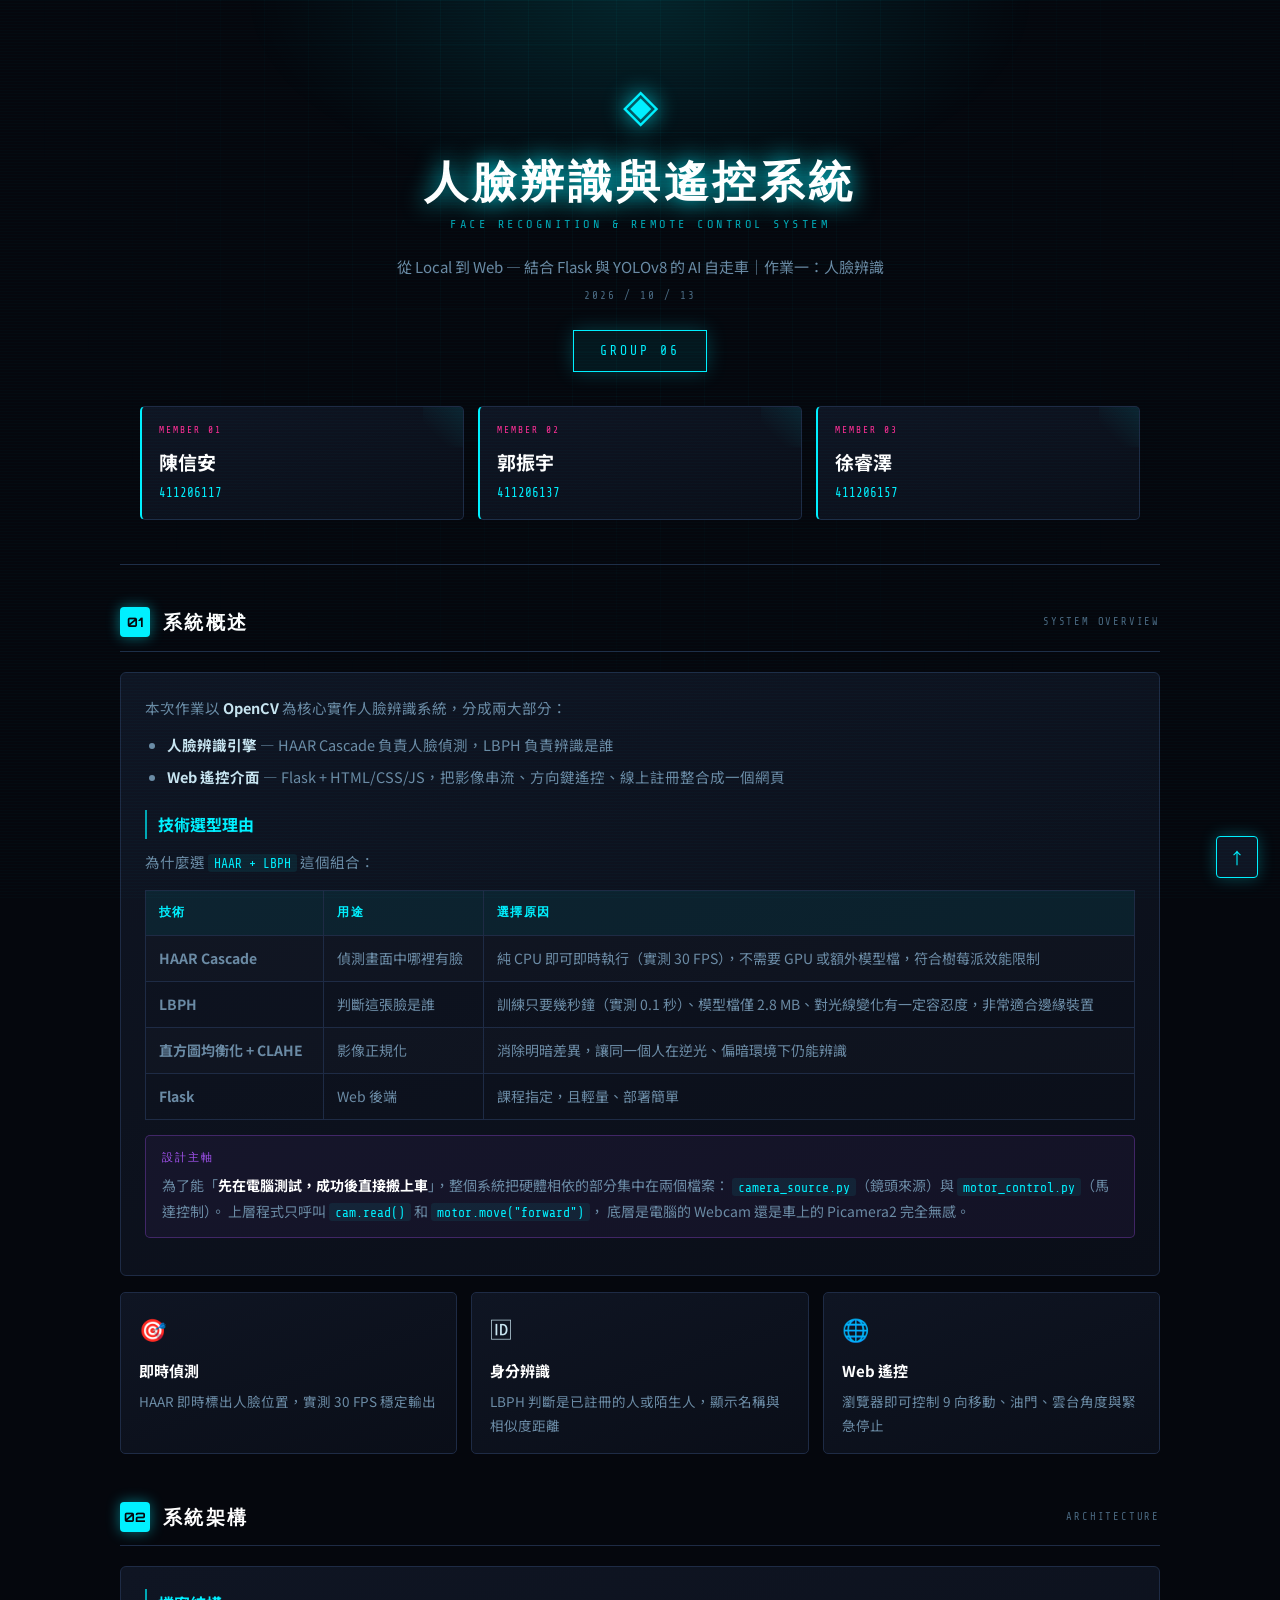
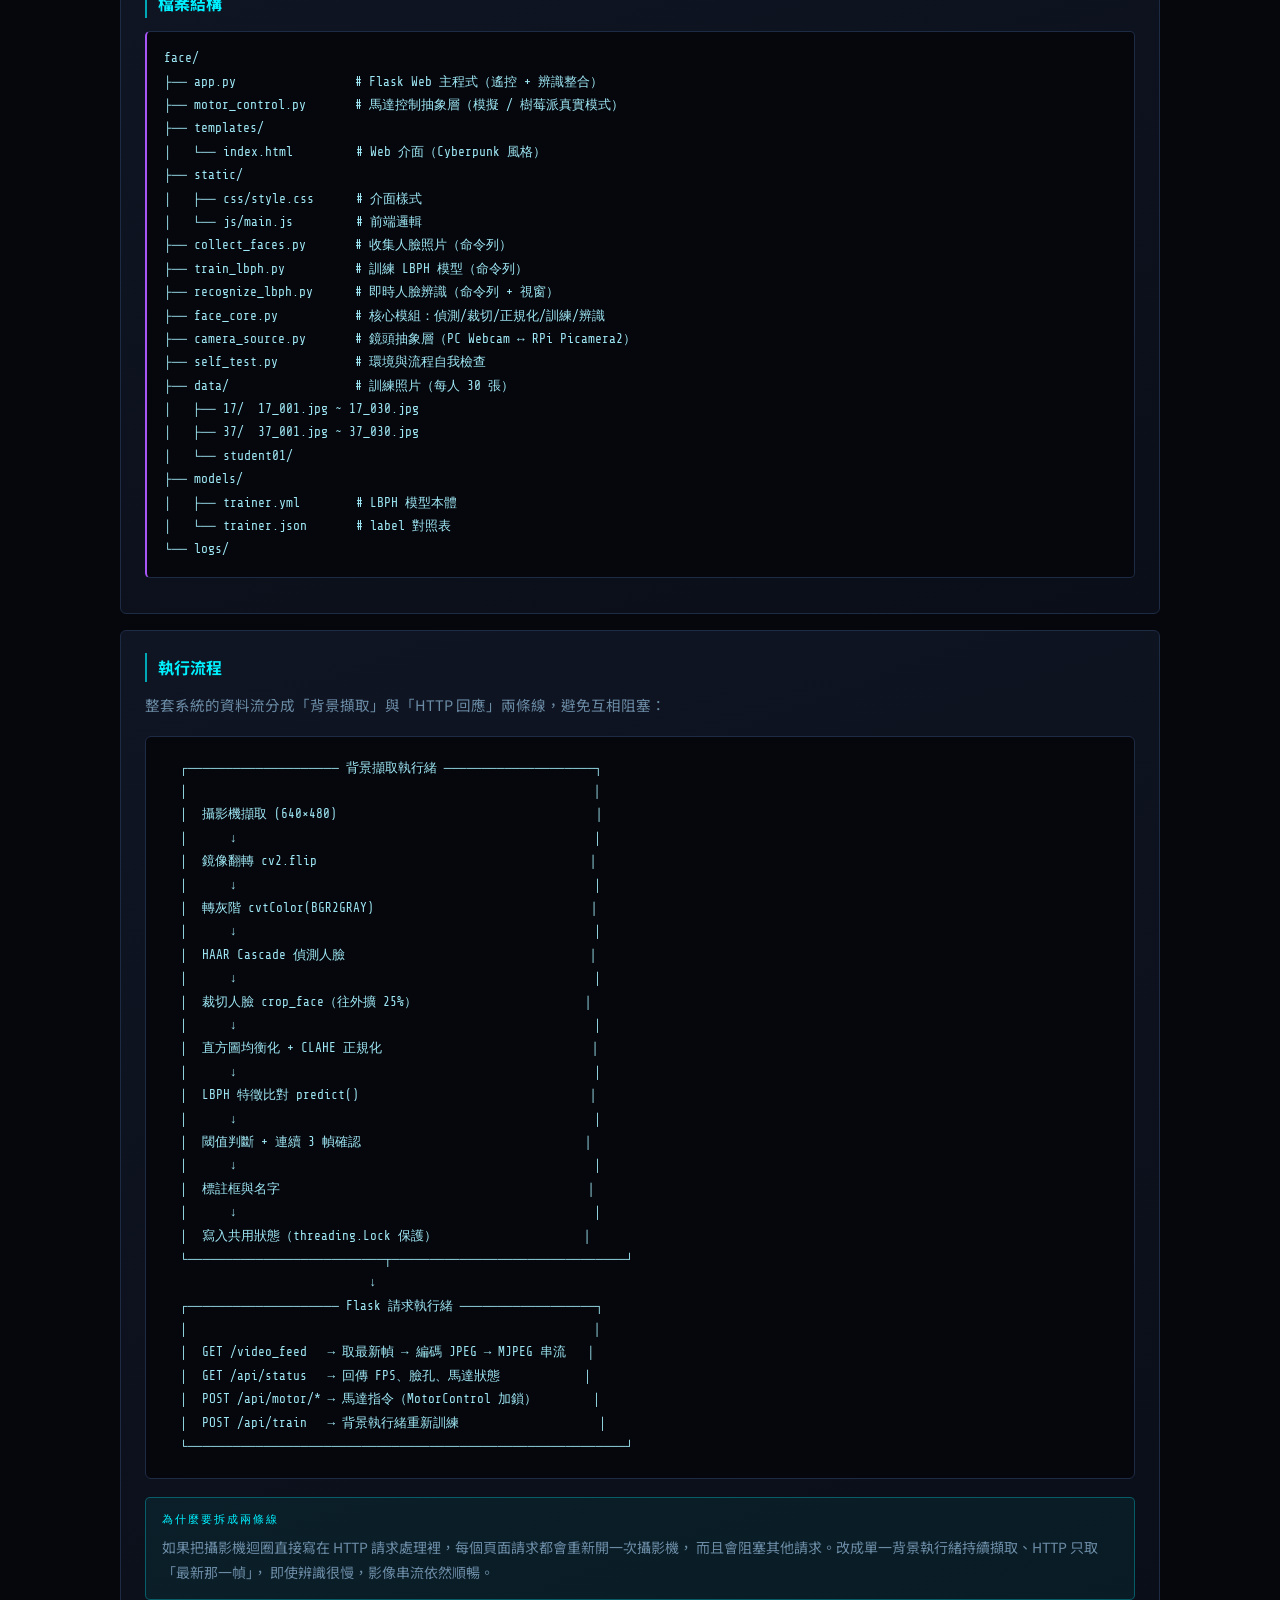
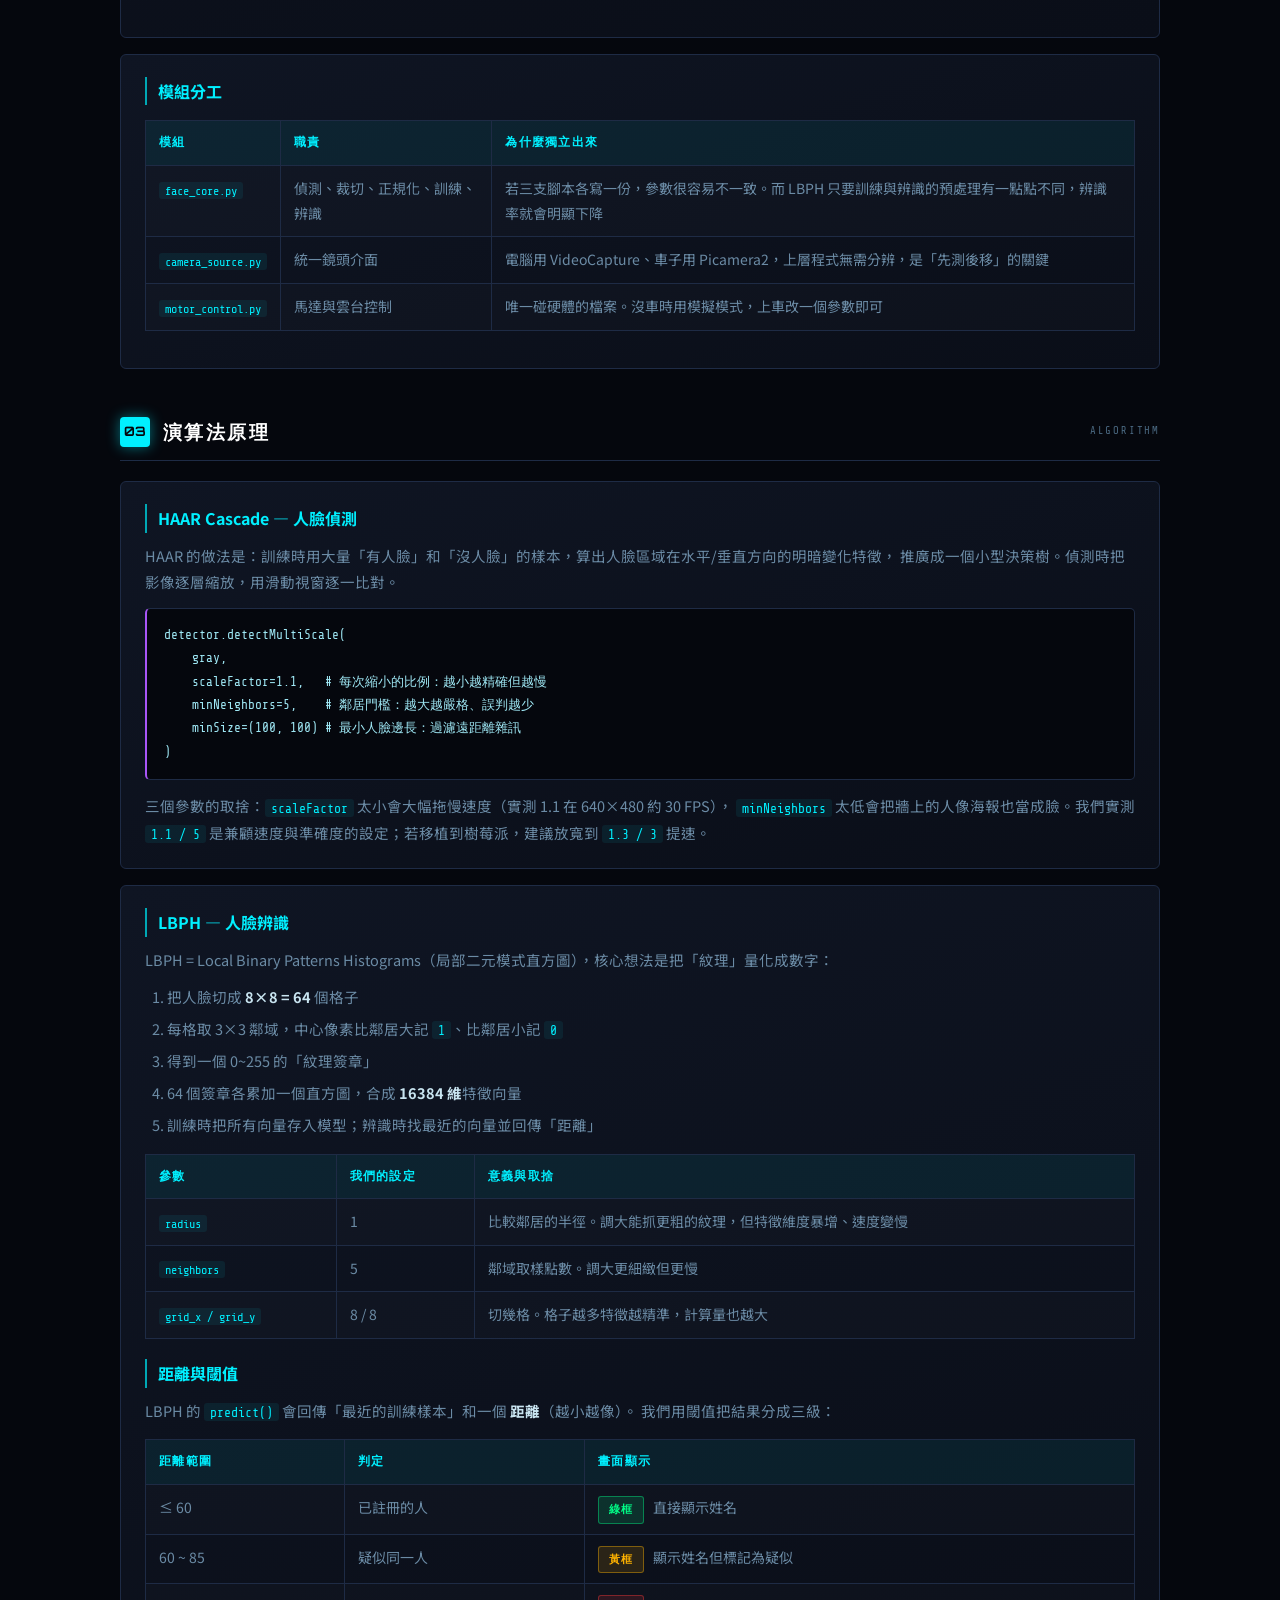
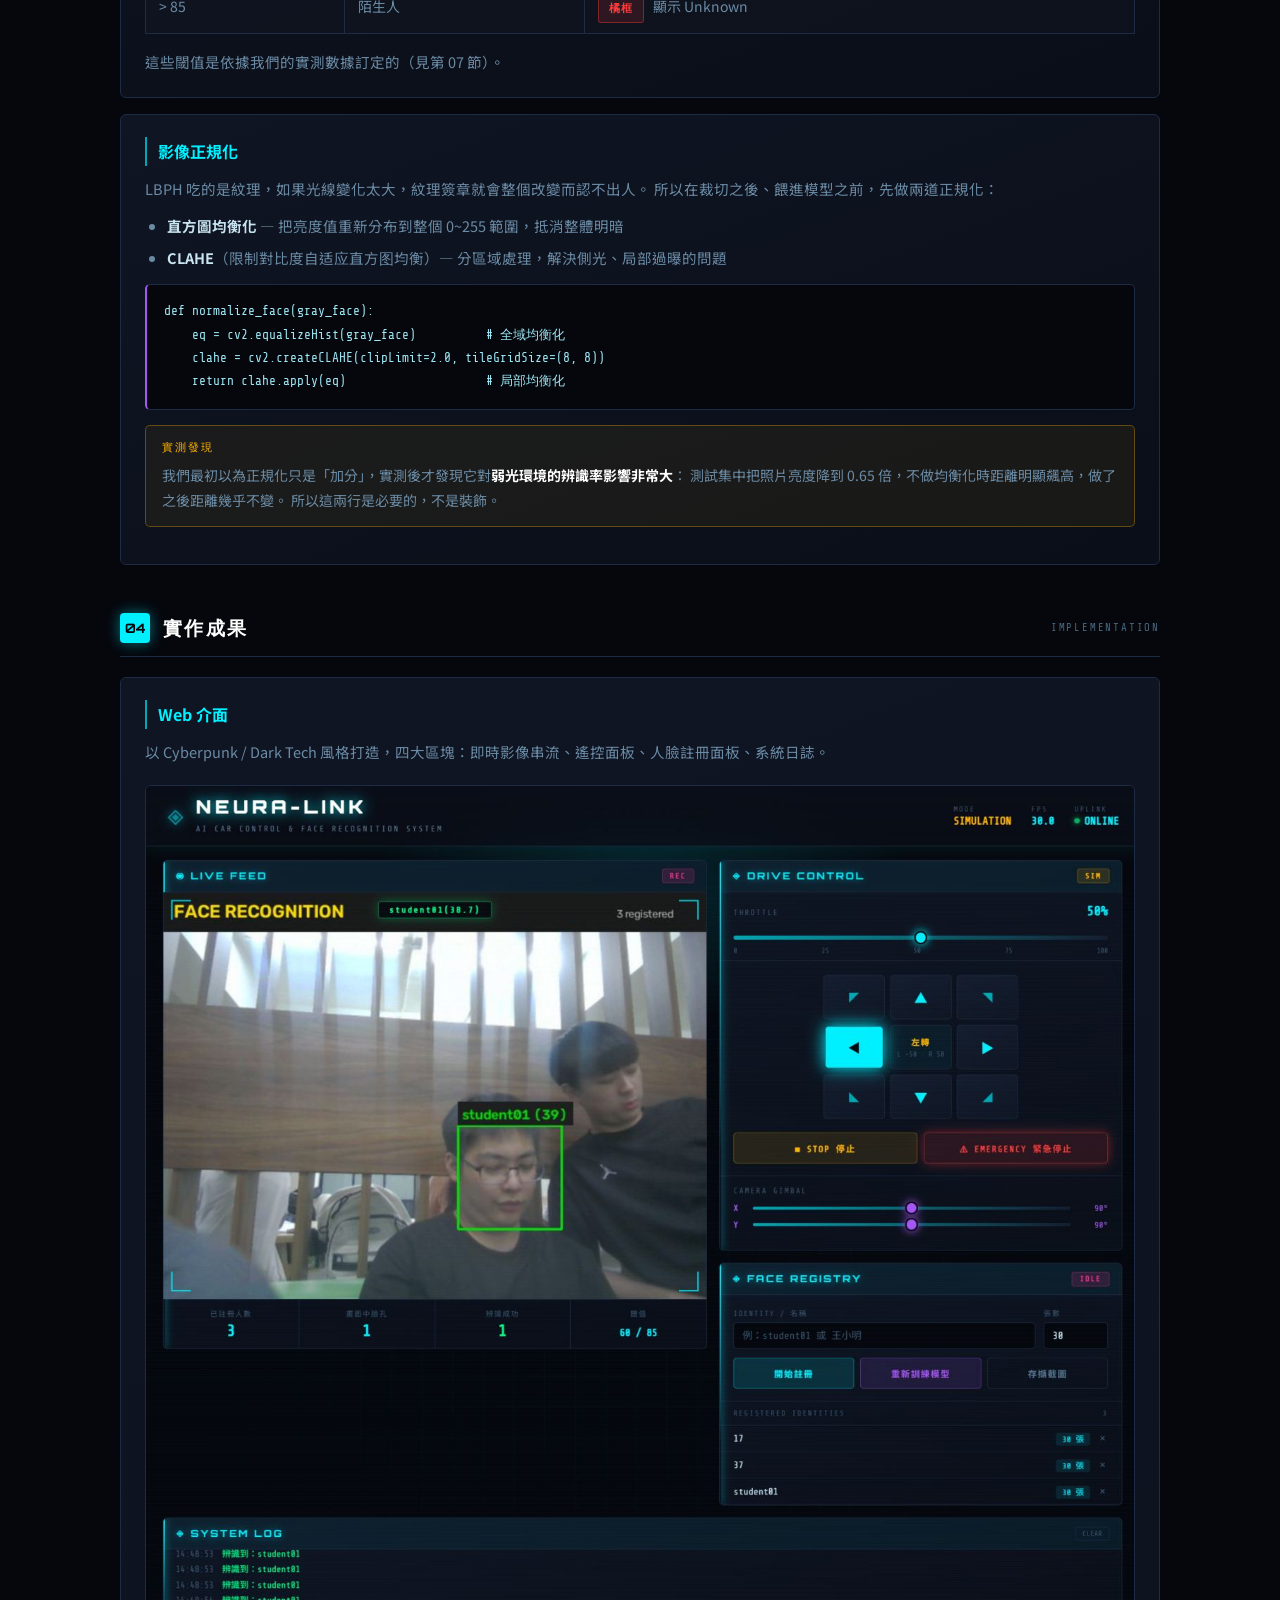
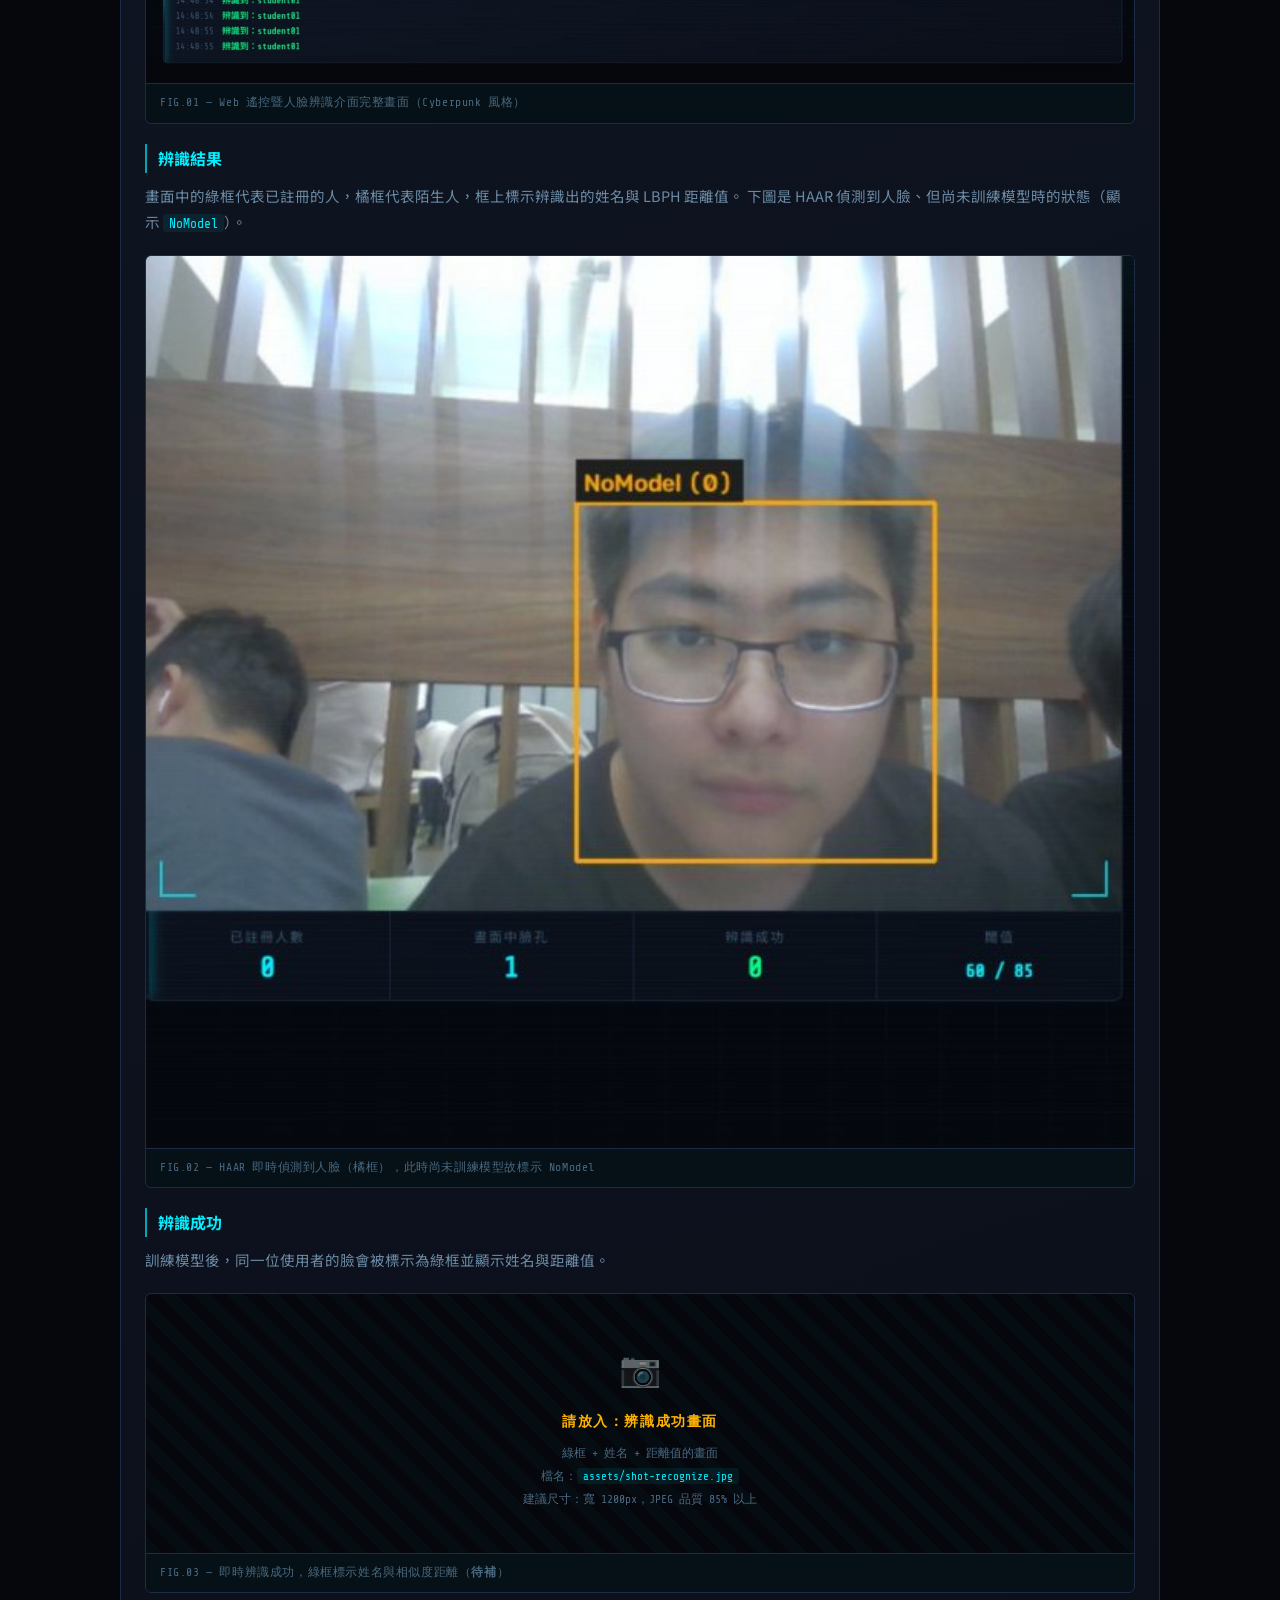
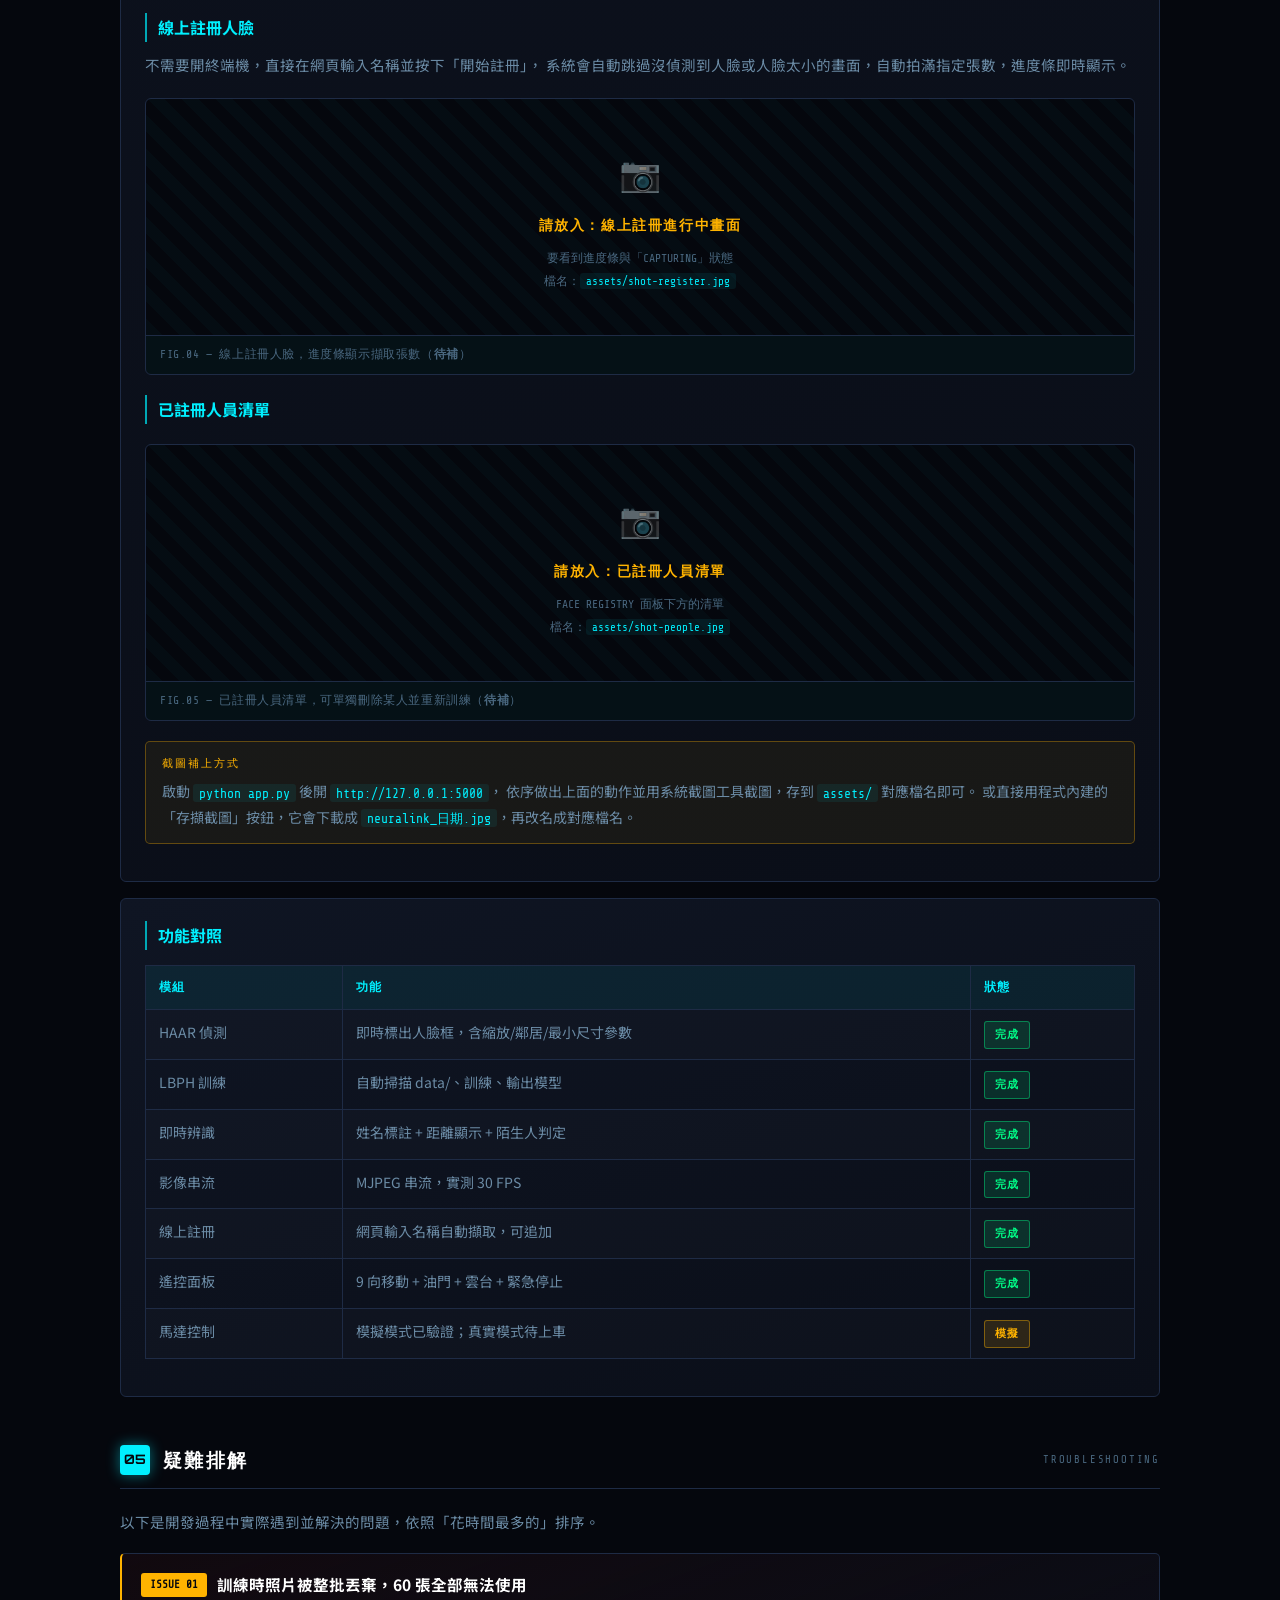
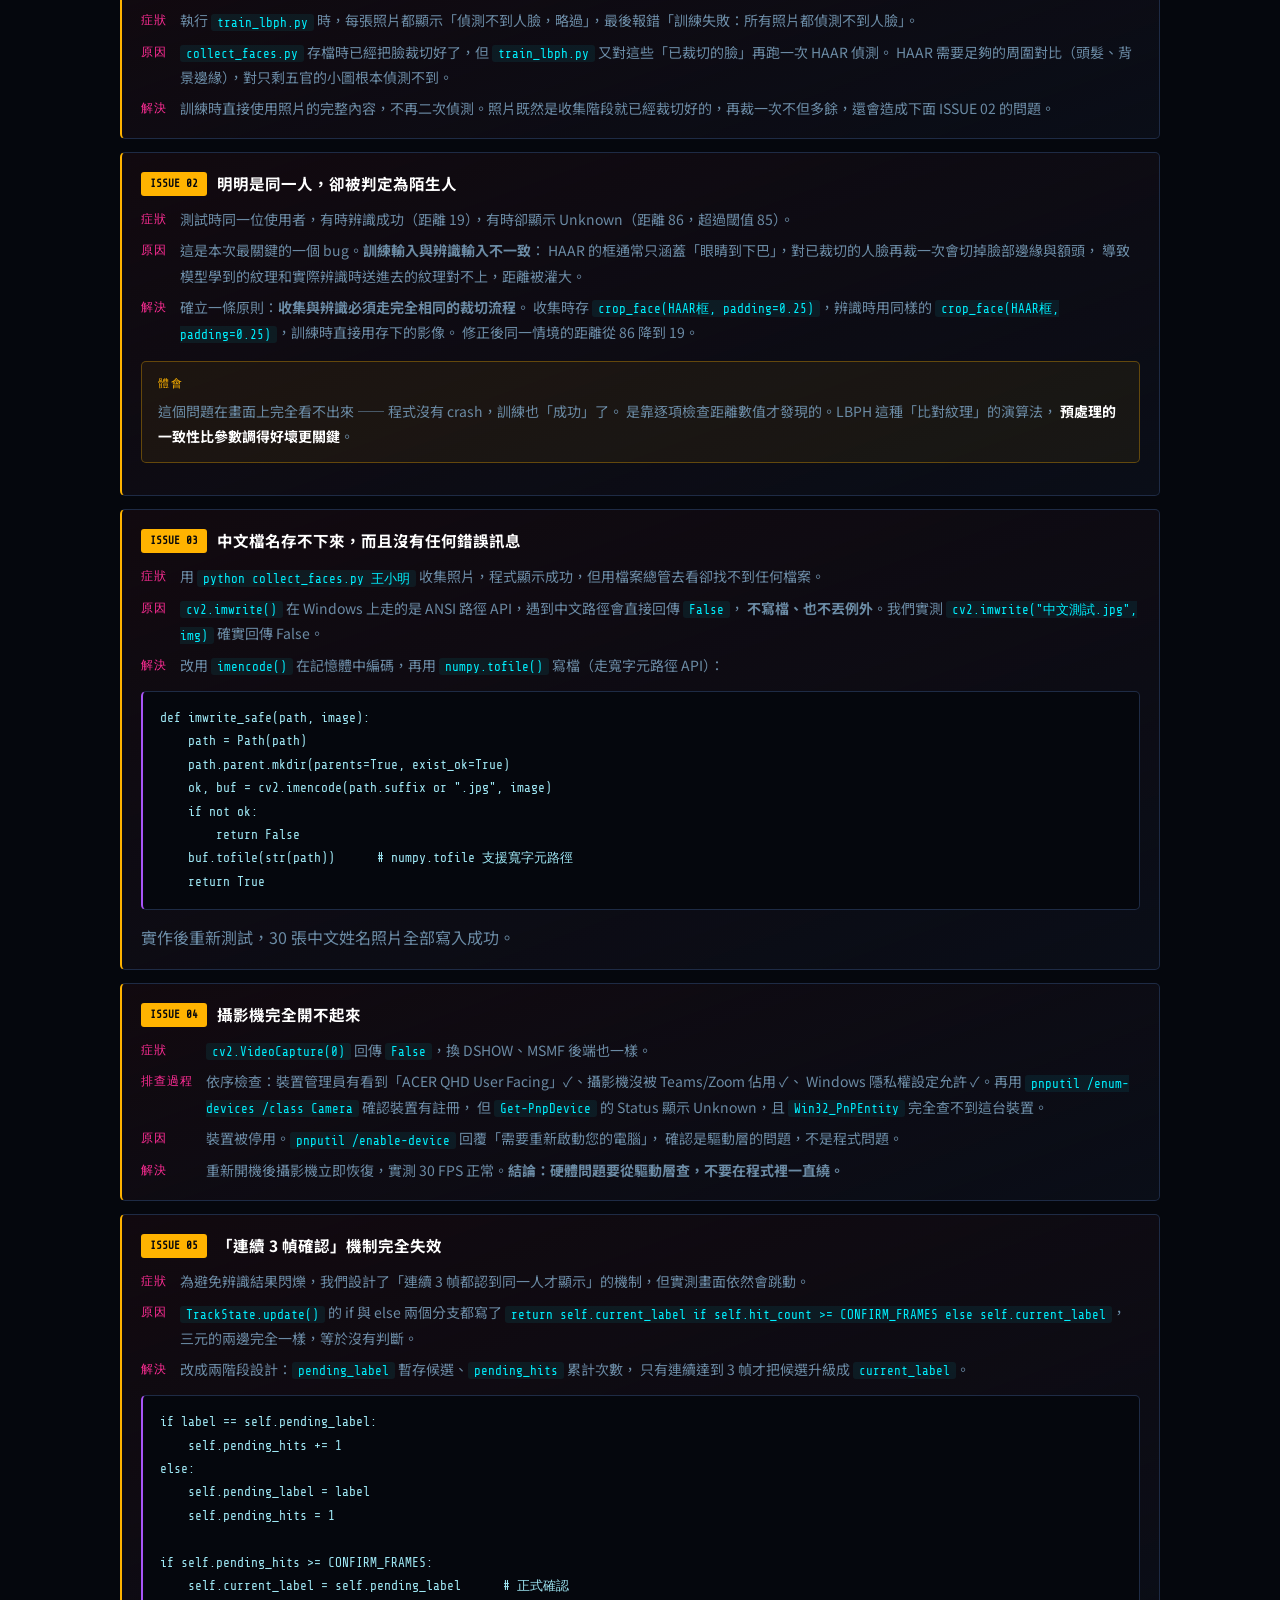
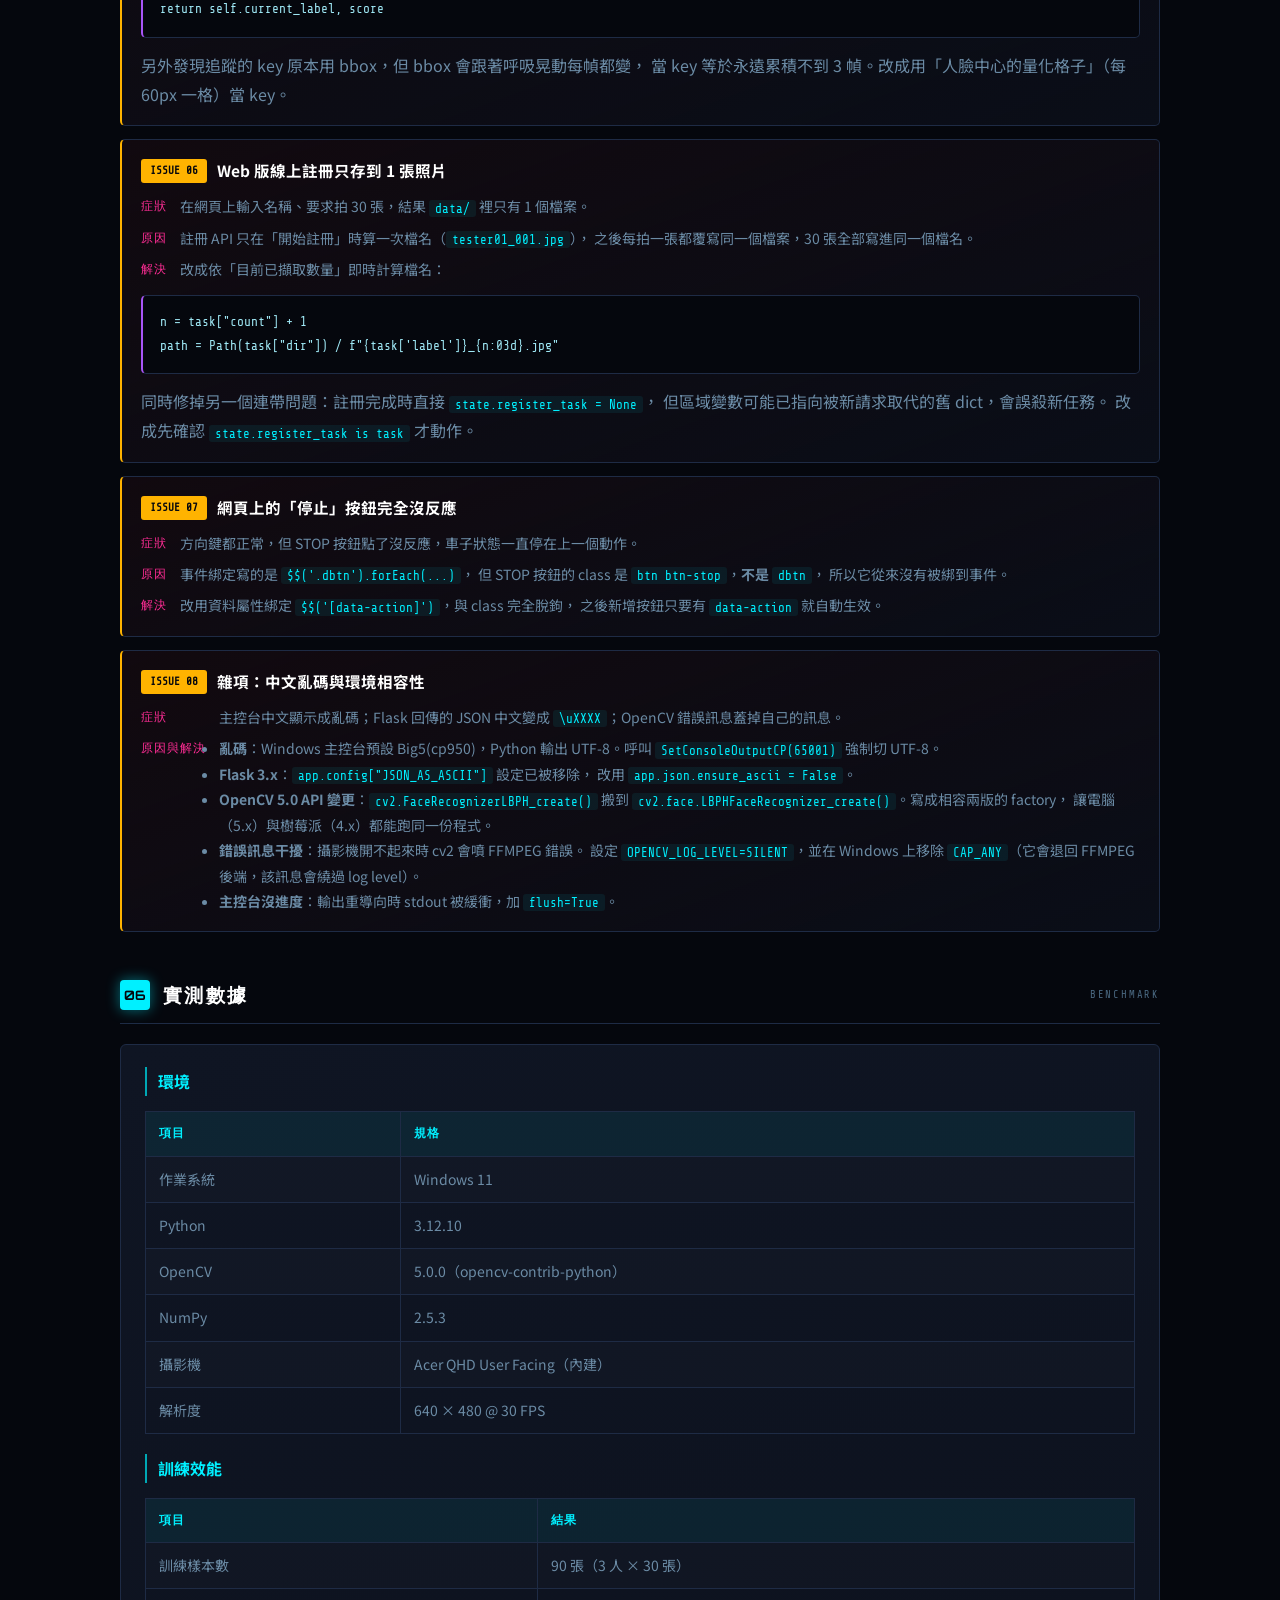
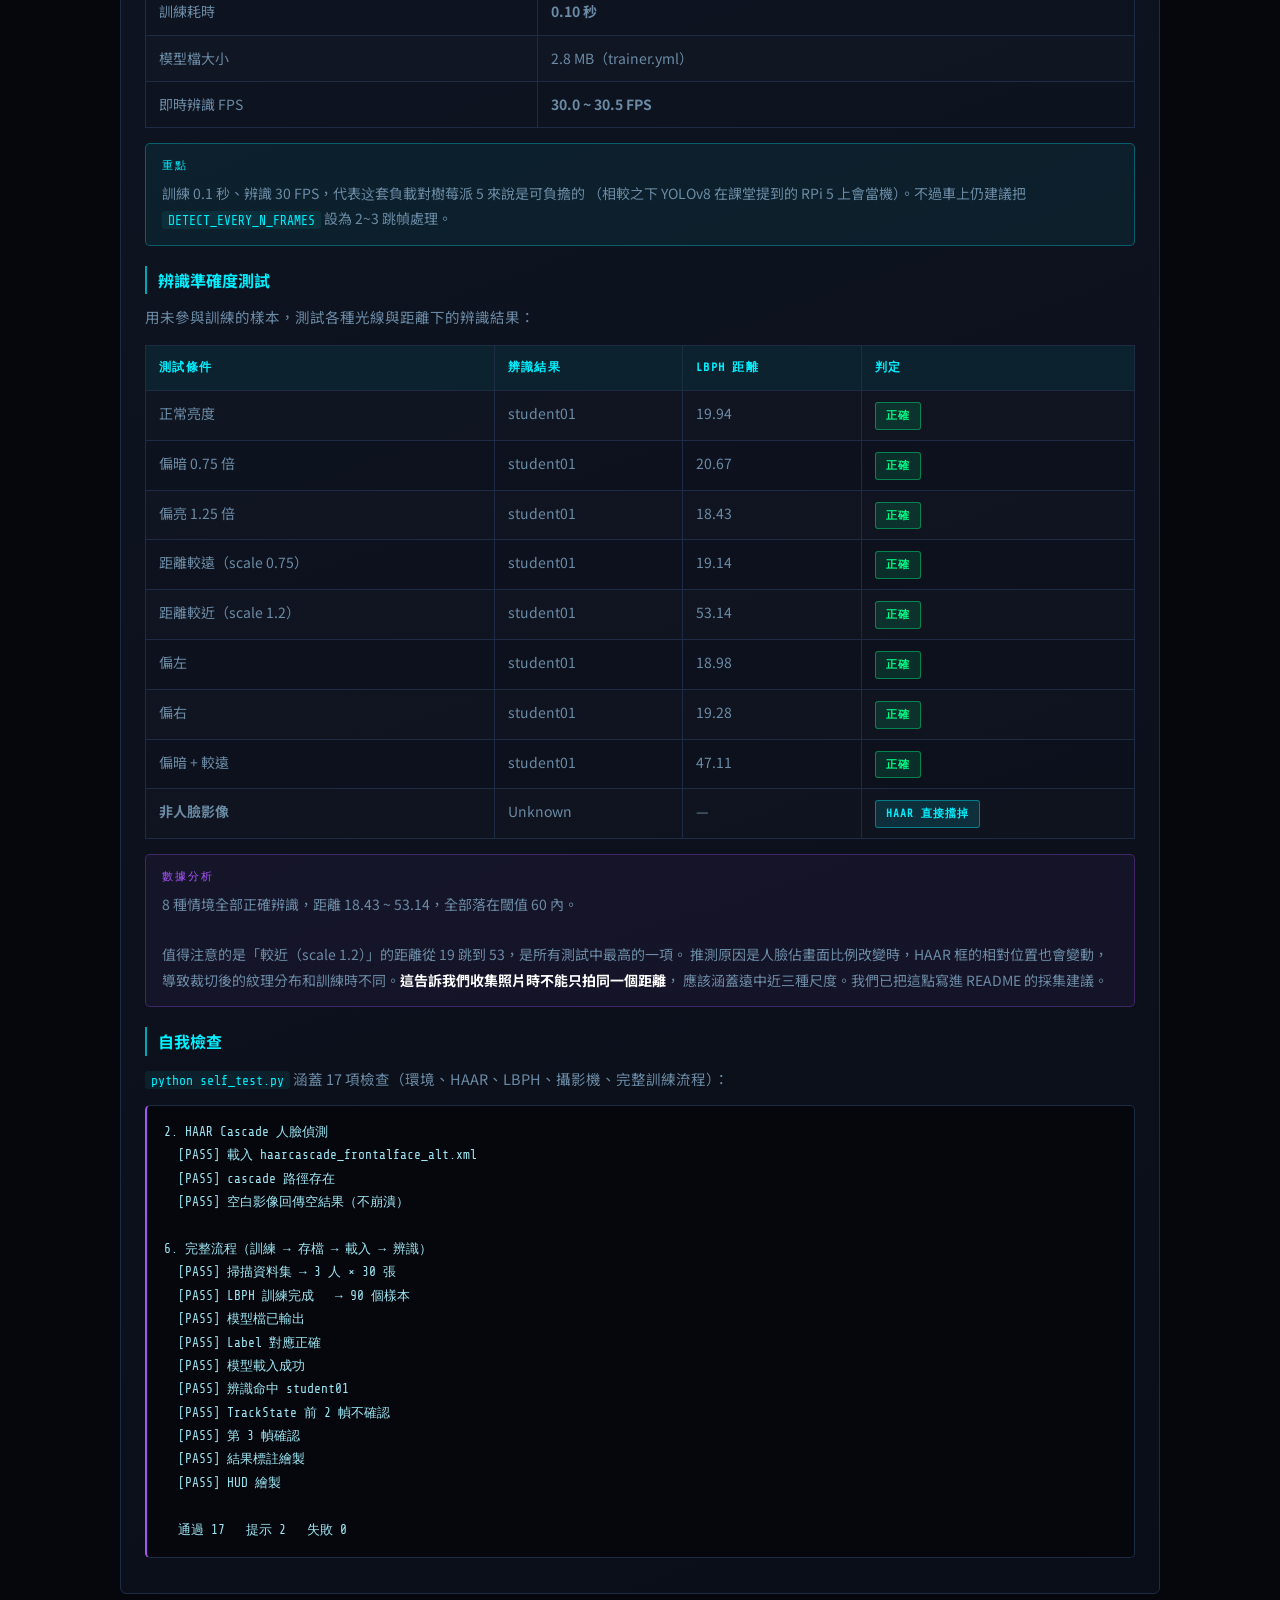
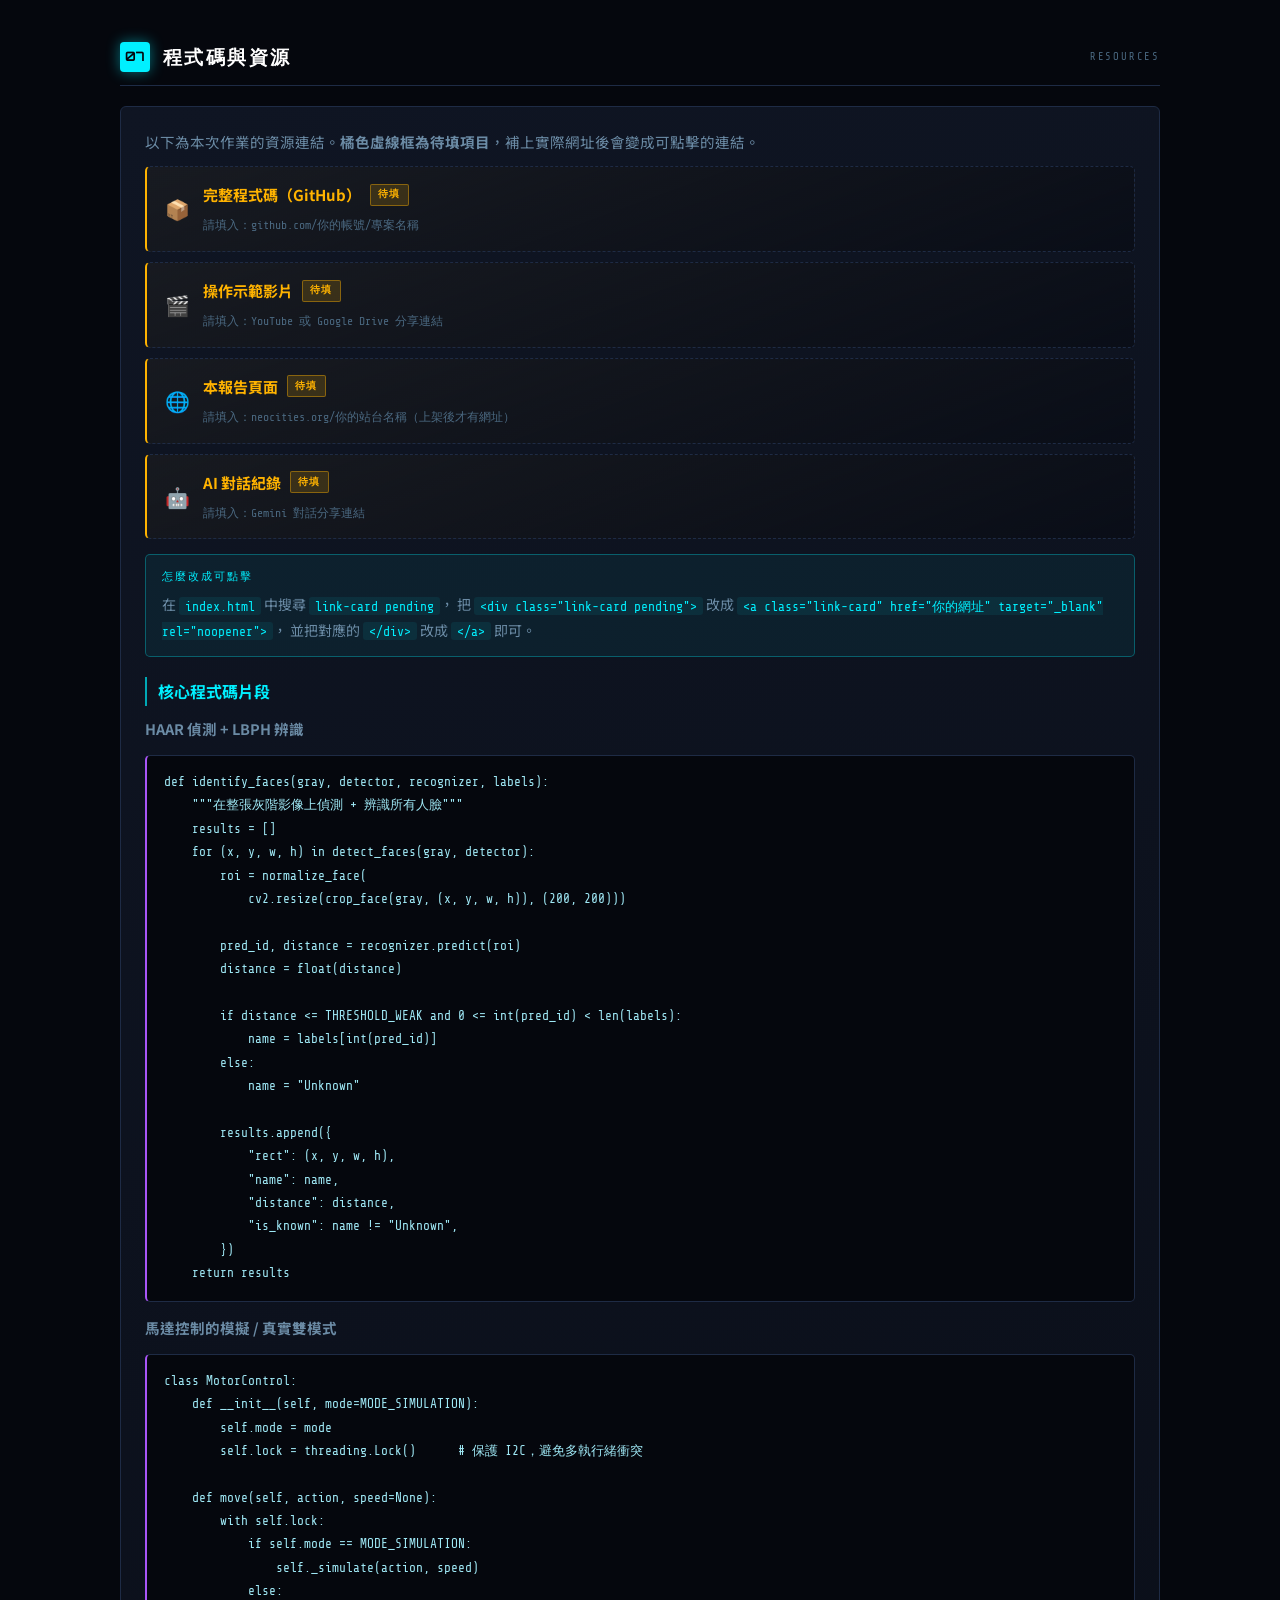
==== site/index.html @ a53209d3 "feat: 人臉辨識與遙控系統 (OpenCV + HAAR + LBPH + Flask) 作業一：人臉識別與辨識 組別：第六組 成員：411206117 陳信安 / 411206137 郭振宇 /" ====
<!DOCTYPE html>
<html lang="zh-Hant">
<head>
<meta charset="UTF-8">
<meta name="viewport" content="width=device-width, initial-scale=1.0">
<title>作業一：人臉辨識系統 — 411206117 陳信安 / 411206137 郭振宇 / 411206157 徐睿澤</title>
<meta name="description" content="OpenCV + HAAR Cascade + LBPH 人臉辨識系統，含 Web 遙控介面">
<link rel="preconnect" href="https://fonts.googleapis.com">
<link rel="preconnect" href="https://fonts.gstatic.com" crossorigin>
<link href="https://fonts.googleapis.com/css2?family=Orbitron:wght@400;700;900&family=Share+Tech+Mono&family=Noto+Sans+TC:wght@400;700&display=swap" rel="stylesheet">
<link rel="stylesheet" href="assets/report.css">
</head>
<body>

<div class="scanlines"></div>
<div class="grid-bg"></div>

<div class="wrap">

<!-- ══════════════ 頁首 ══════════════ -->
<header class="hero">
  <div class="hero-mark">◈</div>
  <h1>人臉辨識與遙控系統</h1>
  <div class="en">FACE RECOGNITION &amp; REMOTE CONTROL SYSTEM</div>
  <p class="course">從 Local 到 Web — 結合 Flask 與 YOLOv8 的 AI 自走車｜作業一：人臉辨識</p>
  <div class="date">2026 / 10 / 13</div>

  <div class="group-badge">GROUP 06</div>

  <div class="members">
    <div class="member">
      <div class="role">MEMBER 01</div>
      <div class="name">陳信安</div>
      <div class="sid">411206117</div>
    </div>
    <div class="member">
      <div class="role">MEMBER 02</div>
      <div class="name">郭振宇</div>
      <div class="sid">411206137</div>
    </div>
    <div class="member">
      <div class="role">MEMBER 03</div>
      <div class="name">徐睿澤</div>
      <div class="sid">411206157</div>
    </div>
  </div>
</header>

<!-- ══════════════ 01 系統概述 ══════════════ -->
<section id="overview">
  <div class="sec-head">
    <div class="sec-num">01</div>
    <div class="sec-title">系統概述</div>
    <div class="sec-en">SYSTEM OVERVIEW</div>
  </div>

  <div class="card">
    <p>本次作業以 <strong>OpenCV</strong> 為核心實作人臉辨識系統，分成兩大部分：</p>
    <ul>
      <li><strong>人臉辨識引擎</strong> — HAAR Cascade 負責人臉偵測，LBPH 負責辨識是誰</li>
      <li><strong>Web 遙控介面</strong> — Flask + HTML/CSS/JS，把影像串流、方向鍵遙控、線上註冊整合成一個網頁</li>
    </ul>

    <h3>技術選型理由</h3>
    <p>為什麼選 <code>HAAR + LBPH</code> 這個組合：</p>
    <div class="table-wrap">
      <table>
        <tr>
          <th>技術</th><th>用途</th><th>選擇原因</th>
        </tr>
        <tr>
          <td><strong>HAAR Cascade</strong></td>
          <td>偵測畫面中哪裡有臉</td>
          <td>純 CPU 即可即時執行（實測 30 FPS），不需要 GPU 或額外模型檔，符合樹莓派效能限制</td>
        </tr>
        <tr>
          <td><strong>LBPH</strong></td>
          <td>判斷這張臉是誰</td>
          <td>訓練只要幾秒鐘（實測 0.1 秒）、模型檔僅 2.8 MB、對光線變化有一定容忍度，非常適合邊緣裝置</td>
        </tr>
        <tr>
          <td><strong>直方圖均衡化 + CLAHE</strong></td>
          <td>影像正規化</td>
          <td>消除明暗差異，讓同一個人在逆光、偏暗環境下仍能辨識</td>
        </tr>
        <tr>
          <td><strong>Flask</strong></td>
          <td>Web 後端</td>
          <td>課程指定，且輕量、部署簡單</td>
        </tr>
      </table>
    </div>

    <div class="note note-key">
      <span class="note-label">設計主軸</span>
      為了能「<b>先在電腦測試，成功後直接搬上車</b>」，整個系統把硬體相依的部分集中在兩個檔案：
      <code>camera_source.py</code>（鏡頭來源）與 <code>motor_control.py</code>（馬達控制）。
      上層程式只呼叫 <code>cam.read()</code> 和 <code>motor.move("forward")</code>，
      底層是電腦的 Webcam 還是車上的 Picamera2 完全無感。
    </div>
  </div>

  <div class="grid-3">
    <div class="feature">
      <div class="f-icon">🎯</div>
      <div class="f-title">即時偵測</div>
      <div class="f-desc">HAAR 即時標出人臉位置，實測 30 FPS 穩定輸出</div>
    </div>
    <div class="feature">
      <div class="f-icon">🆔</div>
      <div class="f-title">身分辨識</div>
      <div class="f-desc">LBPH 判斷是已註冊的人或陌生人，顯示名稱與相似度距離</div>
    </div>
    <div class="feature">
      <div class="f-icon">🌐</div>
      <div class="f-title">Web 遙控</div>
      <div class="f-desc">瀏覽器即可控制 9 向移動、油門、雲台角度與緊急停止</div>
    </div>
  </div>
</section>

<!-- ══════════════ 02 系統架構 ══════════════ -->
<section id="architecture">
  <div class="sec-head">
    <div class="sec-num">02</div>
    <div class="sec-title">系統架構</div>
    <div class="sec-en">ARCHITECTURE</div>
  </div>

  <div class="card">
    <h3>檔案結構</h3>
    <pre><code>face/
├── app.py                 # Flask Web 主程式（遙控 + 辨識整合）
├── motor_control.py       # 馬達控制抽象層（模擬 / 樹莓派真實模式）
├── templates/
│   └── index.html         # Web 介面（Cyberpunk 風格）
├── static/
│   ├── css/style.css      # 介面樣式
│   └── js/main.js         # 前端邏輯
├── collect_faces.py       # 收集人臉照片（命令列）
├── train_lbph.py          # 訓練 LBPH 模型（命令列）
├── recognize_lbph.py      # 即時人臉辨識（命令列 + 視窗）
├── face_core.py           # 核心模組：偵測/裁切/正規化/訓練/辨識
├── camera_source.py       # 鏡頭抽象層（PC Webcam ↔ RPi Picamera2）
├── self_test.py           # 環境與流程自我檢查
├── data/                  # 訓練照片（每人 30 張）
│   ├── 17/  17_001.jpg ~ 17_030.jpg
│   ├── 37/  37_001.jpg ~ 37_030.jpg
│   └── student01/
├── models/
│   ├── trainer.yml        # LBPH 模型本體
│   └── trainer.json       # label 對照表
└── logs/</code></pre>
  </div>

  <div class="card">
    <h3>執行流程</h3>
    <p>整套系統的資料流分成「背景擷取」與「HTTP 回應」兩條線，避免互相阻塞：</p>
    <div class="flow">
<pre><code>  ┌──────────────────── 背景擷取執行緒 ────────────────────┐
  │                                                          │
  │  攝影機擷取 (640×480)                                     │
  │      ↓                                                   │
  │  鏡像翻轉 cv2.flip                                       │
  │      ↓                                                   │
  │  轉灰階 cvtColor(BGR2GRAY)                               │
  │      ↓                                                   │
  │  HAAR Cascade 偵測人臉                                   │
  │      ↓                                                   │
  │  裁切人臉 crop_face（往外擴 25%）                        │
  │      ↓                                                   │
  │  直方圖均衡化 + CLAHE 正規化                              │
  │      ↓                                                   │
  │  LBPH 特徵比對 predict()                                 │
  │      ↓                                                   │
  │  閾值判斷 + 連續 3 幀確認                                │
  │      ↓                                                   │
  │  標註框與名字                                            │
  │      ↓                                                   │
  │  寫入共用狀態（threading.Lock 保護）                     │
  └──────────────────────────┬───────────────────────────────┘
                             ↓
  ┌──────────────────── Flask 請求執行緒 ──────────────────┐
  │                                                          │
  │  GET /video_feed   → 取最新幀 → 編碼 JPEG → MJPEG 串流   │
  │  GET /api/status   → 回傳 FPS、臉孔、馬達狀態            │
  │  POST /api/motor/* → 馬達指令（MotorControl 加鎖）        │
  │  POST /api/train   → 背景執行緒重新訓練                    │
  └──────────────────────────────────────────────────────────┘</code></pre>
    </div>

    <div class="note note-info">
      <span class="note-label">為什麼要拆成兩條線</span>
      如果把攝影機迴圈直接寫在 HTTP 請求處理裡，每個頁面請求都會重新開一次攝影機，
      而且會阻塞其他請求。改成單一背景執行緒持續擷取、HTTP 只取「最新那一幀」，
      即使辨識很慢，影像串流依然順暢。
    </div>
  </div>

  <div class="card">
    <h3>模組分工</h3>
    <div class="table-wrap">
      <table>
        <tr><th>模組</th><th>職責</th><th>為什麼獨立出來</th></tr>
        <tr>
          <td><code>face_core.py</code></td>
          <td>偵測、裁切、正規化、訓練、辨識</td>
          <td>若三支腳本各寫一份，參數很容易不一致。而 LBPH 只要訓練與辨識的預處理有一點點不同，辨識率就會明顯下降</td>
        </tr>
        <tr>
          <td><code>camera_source.py</code></td>
          <td>統一鏡頭介面</td>
          <td>電腦用 VideoCapture、車子用 Picamera2，上層程式無需分辨，是「先測後移」的關鍵</td>
        </tr>
        <tr>
          <td><code>motor_control.py</code></td>
          <td>馬達與雲台控制</td>
          <td>唯一碰硬體的檔案。沒車時用模擬模式，上車改一個參數即可</td>
        </tr>
      </table>
    </div>
  </div>
</section>

<!-- ══════════════ 03 演算法原理 ══════════════ -->
<section id="algorithm">
  <div class="sec-head">
    <div class="sec-num">03</div>
    <div class="sec-title">演算法原理</div>
    <div class="sec-en">ALGORITHM</div>
  </div>

  <div class="card">
    <h3>HAAR Cascade — 人臉偵測</h3>
    <p>HAAR 的做法是：訓練時用大量「有人臉」和「沒人臉」的樣本，算出人臉區域在水平/垂直方向的明暗變化特徵，
    推廣成一個小型決策樹。偵測時把影像逐層縮放，用滑動視窗逐一比對。</p>
    <pre><code>detector.detectMultiScale(
    gray,
    scaleFactor=1.1,   # 每次縮小的比例：越小越精確但越慢
    minNeighbors=5,    # 鄰居門檻：越大越嚴格、誤判越少
    minSize=(100, 100) # 最小人臉邊長：過濾遠距離雜訊
)</code></pre>
    <p>三個參數的取捨：<code>scaleFactor</code> 太小會大幅拖慢速度（實測 1.1 在 640×480 約 30 FPS），
    <code>minNeighbors</code> 太低會把牆上的人像海報也當成臉。我們實測 <code>1.1 / 5</code>
    是兼顧速度與準確度的設定；若移植到樹莓派，建議放寬到 <code>1.3 / 3</code> 提速。</p>
  </div>

  <div class="card">
    <h3>LBPH — 人臉辨識</h3>
    <p>LBPH = Local Binary Patterns Histograms（局部二元模式直方圖），核心想法是把「紋理」量化成數字：</p>
    <ol>
      <li>把人臉切成 <strong>8×8 = 64</strong> 個格子</li>
      <li>每格取 3×3 鄰域，中心像素比鄰居大記 <code>1</code>、比鄰居小記 <code>0</code></li>
      <li>得到一個 0~255 的「紋理簽章」</li>
      <li>64 個簽章各累加一個直方圖，合成 <strong>16384 維</strong>特徵向量</li>
      <li>訓練時把所有向量存入模型；辨識時找最近的向量並回傳「距離」</li>
    </ol>

    <div class="table-wrap">
      <table>
        <tr><th>參數</th><th>我們的設定</th><th>意義與取捨</th></tr>
        <tr><td><code>radius</code></td><td>1</td><td>比較鄰居的半徑。調大能抓更粗的紋理，但特徵維度暴增、速度變慢</td></tr>
        <tr><td><code>neighbors</code></td><td>5</td><td>鄰域取樣點數。調大更細緻但更慢</td></tr>
        <tr><td><code>grid_x / grid_y</code></td><td>8 / 8</td><td>切幾格。格子越多特徵越精準，計算量也越大</td></tr>
      </table>
    </div>

    <h3>距離與閾值</h3>
    <p>LBPH 的 <code>predict()</code> 會回傳「最近的訓練樣本」和一個 <strong>距離</strong>（越小越像）。
    我們用閾值把結果分成三級：</p>
    <div class="table-wrap">
      <table>
        <tr><th>距離範圍</th><th>判定</th><th>畫面顯示</th></tr>
        <tr><td>≤ 60</td><td>已註冊的人</td><td><span class="tag tag-green">綠框</span> 直接顯示姓名</td></tr>
        <tr><td>60 ~ 85</td><td>疑似同一人</td><td><span class="tag tag-amber">黃框</span> 顯示姓名但標記為疑似</td></tr>
        <tr><td>&gt; 85</td><td>陌生人</td><td><span class="tag tag-red">橘框</span> 顯示 Unknown</td></tr>
      </table>
    </div>
    <p>這些閾值是依據我們的實測數據訂定的（見第 07 節）。</p>
  </div>

  <div class="card">
    <h3>影像正規化</h3>
    <p>LBPH 吃的是紋理，如果光線變化太大，紋理簽章就會整個改變而認不出人。
    所以在裁切之後、餵進模型之前，先做兩道正規化：</p>
    <ul>
      <li><strong>直方圖均衡化</strong> — 把亮度值重新分布到整個 0~255 範圍，抵消整體明暗</li>
      <li><strong>CLAHE</strong>（限制對比度自适应直方图均衡）— 分區域處理，解決側光、局部過曝的問題</li>
    </ul>
    <pre><code>def normalize_face(gray_face):
    eq = cv2.equalizeHist(gray_face)          # 全域均衡化
    clahe = cv2.createCLAHE(clipLimit=2.0, tileGridSize=(8, 8))
    return clahe.apply(eq)                    # 局部均衡化</code></pre>
    <div class="note note-warn">
      <span class="note-label">實測發現</span>
      我們最初以為正規化只是「加分」，實測後才發現它對<b>弱光環境的辨識率影響非常大</b>：
      測試集中把照片亮度降到 0.65 倍，不做均衡化時距離明顯飆高，做了之後距離幾乎不變。
      所以這兩行是必要的，不是裝飾。
    </div>
  </div>
</section>

<!-- ══════════════ 04 實作成果 ══════════════ -->
<section id="result">
  <div class="sec-head">
    <div class="sec-num">04</div>
    <div class="sec-title">實作成果</div>
    <div class="sec-en">IMPLEMENTATION</div>
  </div>

  <div class="card">
    <h3>Web 介面</h3>
    <p>以 Cyberpunk / Dark Tech 風格打造，四大區塊：即時影像串流、遙控面板、人臉註冊面板、系統日誌。</p>
    <figure class="shot">
      <img src="assets/shot-web-full.jpg" alt="Web 遙控介面完整畫面" loading="lazy">
      <figcaption>FIG.01 — Web 遙控暨人臉辨識介面完整畫面（Cyberpunk 風格）</figcaption>
    </figure>

    <h3>辨識結果</h3>
    <p>畫面中的綠框代表已註冊的人，橘框代表陌生人，框上標示辨識出的姓名與 LBPH 距離值。
    下圖是 HAAR 偵測到人臉、但尚未訓練模型時的狀態（顯示 <code>NoModel</code>）。</p>
    <figure class="shot">
      <img src="assets/shot-detect.jpg" alt="HAAR 人臉偵測畫面" loading="lazy">
      <figcaption>FIG.02 — HAAR 即時偵測到人臉（橘框），此時尚未訓練模型故標示 NoModel</figcaption>
    </figure>

    <!-- ↓↓↓ 以下三張請替換為你的真實截圖 ↓↓↓ -->

    <h3>辨識成功</h3>
    <p>訓練模型後，同一位使用者的臉會被標示為綠框並顯示姓名與距離值。</p>
    <figure class="shot">
      <div class="shot-placeholder">
        <div class="ph-icon">📷</div>
        <div class="ph-title">請放入：辨識成功畫面</div>
        <div class="ph-desc">綠框 + 姓名 + 距離值的畫面<br>
          檔名：<code>assets/shot-recognize.jpg</code><br>
          建議尺寸：寬 1200px，JPEG 品質 85% 以上</div>
      </div>
      <figcaption>FIG.03 — 即時辨識成功，綠框標示姓名與相似度距離（<b>待補</b>）</figcaption>
    </figure>

    <h3>線上註冊人臉</h3>
    <p>不需要開終端機，直接在網頁輸入名稱並按下「開始註冊」，
    系統會自動跳過沒偵測到人臉或人臉太小的畫面，自動拍滿指定張數，進度條即時顯示。</p>
    <figure class="shot">
      <div class="shot-placeholder">
        <div class="ph-icon">📷</div>
        <div class="ph-title">請放入：線上註冊進行中畫面</div>
        <div class="ph-desc">要看到進度條與「CAPTURING」狀態<br>
          檔名：<code>assets/shot-register.jpg</code></div>
      </div>
      <figcaption>FIG.04 — 線上註冊人臉，進度條顯示擷取張數（<b>待補</b>）</figcaption>
    </figure>

    <h3>已註冊人員清單</h3>
    <figure class="shot">
      <div class="shot-placeholder">
        <div class="ph-icon">📷</div>
        <div class="ph-title">請放入：已註冊人員清單</div>
        <div class="ph-desc">FACE REGISTRY 面板下方的清單<br>
          檔名：<code>assets/shot-people.jpg</code></div>
      </div>
      <figcaption>FIG.05 — 已註冊人員清單，可單獨刪除某人並重新訓練（<b>待補</b>）</figcaption>
    </figure>

    <div class="note note-warn">
      <span class="note-label">截圖補上方式</span>
      啟動 <code>python app.py</code> 後開 <code>http://127.0.0.1:5000</code>，
      依序做出上面的動作並用系統截圖工具截圖，存到 <code>assets/</code> 對應檔名即可。
      或直接用程式內建的「存擷截圖」按鈕，它會下載成 <code>neuralink_日期.jpg</code>，再改名成對應檔名。
    </div>
    <!-- ↑↑↑ 截圖區塊結束 ↑↑↑ -->
  </div>

  <div class="card">
    <h3>功能對照</h3>
    <div class="table-wrap">
      <table>
        <tr><th>模組</th><th>功能</th><th>狀態</th></tr>
        <tr><td>HAAR 偵測</td><td>即時標出人臉框，含縮放/鄰居/最小尺寸參數</td><td><span class="tag tag-green">完成</span></td></tr>
        <tr><td>LBPH 訓練</td><td>自動掃描 data/、訓練、輸出模型</td><td><span class="tag tag-green">完成</span></td></tr>
        <tr><td>即時辨識</td><td>姓名標註 + 距離顯示 + 陌生人判定</td><td><span class="tag tag-green">完成</span></td></tr>
        <tr><td>影像串流</td><td>MJPEG 串流，實測 30 FPS</td><td><span class="tag tag-green">完成</span></td></tr>
        <tr><td>線上註冊</td><td>網頁輸入名稱自動擷取，可追加</td><td><span class="tag tag-green">完成</span></td></tr>
        <tr><td>遙控面板</td><td>9 向移動 + 油門 + 雲台 + 緊急停止</td><td><span class="tag tag-green">完成</span></td></tr>
        <tr><td>馬達控制</td><td>模擬模式已驗證；真實模式待上車</td><td><span class="tag tag-amber">模擬</span></td></tr>
      </table>
    </div>
  </div>
</section>

<!-- ══════════════ 05 TROUBLE SHOOTING ══════════════ -->
<section id="troubleshooting">
  <div class="sec-head">
    <div class="sec-num">05</div>
    <div class="sec-title">疑難排解</div>
    <div class="sec-en">TROUBLESHOOTING</div>
  </div>

  <p style="color:var(--text-dim); font-size:14.5px; margin-bottom:18px;">
    以下是開發過程中實際遇到並解決的問題，依照「花時間最多的」排序。
  </p>

  <div class="issue">
    <div class="issue-head">
      <span class="issue-no">ISSUE 01</span>
      <span class="issue-title">訓練時照片被整批丟棄，60 張全部無法使用</span>
    </div>
    <dl>
      <dt>症狀</dt>
      <dd>執行 <code>train_lbph.py</code> 時，每張照片都顯示「偵測不到人臉，略過」，最後報錯「訓練失敗：所有照片都偵測不到人臉」。</dd>
      <dt>原因</dt>
      <dd><code>collect_faces.py</code> 存檔時已經把臉裁切好了，但 <code>train_lbph.py</code> 又對這些「已裁切的臉」再跑一次 HAAR 偵測。
      HAAR 需要足夠的周圍對比（頭髮、背景邊緣），對只剩五官的小圖根本偵測不到。</dd>
      <dt>解決</dt>
      <dd>訓練時直接使用照片的完整內容，不再二次偵測。照片既然是收集階段就已經裁切好的，再裁一次不但多餘，還會造成下面 ISSUE 02 的問題。</dd>
    </dl>
  </div>

  <div class="issue">
    <div class="issue-head">
      <span class="issue-no">ISSUE 02</span>
      <span class="issue-title">明明是同一人，卻被判定為陌生人</span>
    </div>
    <dl>
      <dt>症狀</dt>
      <dd>測試時同一位使用者，有時辨識成功（距離 19），有時卻顯示 Unknown（距離 86，超過閾值 85）。</dd>
      <dt>原因</dt>
      <dd>這是本次最關鍵的一個 bug。<b>訓練輸入與辨識輸入不一致</b>：
      HAAR 的框通常只涵蓋「眼睛到下巴」，對已裁切的人臉再裁一次會切掉臉部邊緣與額頭，
      導致模型學到的紋理和實際辨識時送進去的紋理對不上，距離被灌大。</dd>
      <dt>解決</dt>
      <dd>確立一條原則：<b>收集與辨識必須走完全相同的裁切流程</b>。
      收集時存 <code>crop_face(HAAR框, padding=0.25)</code>，辨識時用同樣的
      <code>crop_face(HAAR框, padding=0.25)</code>，訓練時直接用存下的影像。
      修正後同一情境的距離從 86 降到 19。</dd>
    </dl>
    <div class="note note-warn">
      <span class="note-label">體會</span>
      這個問題在畫面上完全看不出來 —— 程式沒有 crash，訓練也「成功」了。
      是靠逐項檢查距離數值才發現的。LBPH 這種「比對紋理」的演算法，
      <b>預處理的一致性比參數調得好壞更關鍵</b>。
    </div>
  </div>

  <div class="issue">
    <div class="issue-head">
      <span class="issue-no">ISSUE 03</span>
      <span class="issue-title">中文檔名存不下來，而且沒有任何錯誤訊息</span>
    </div>
    <dl>
      <dt>症狀</dt>
      <dd>用 <code>python collect_faces.py 王小明</code> 收集照片，程式顯示成功，但用檔案總管去看卻找不到任何檔案。</dd>
      <dt>原因</dt>
      <dd><code>cv2.imwrite()</code> 在 Windows 上走的是 ANSI 路徑 API，遇到中文路徑會直接回傳 <code>False</code>，
      <b>不寫檔、也不丟例外</b>。我們實測 <code>cv2.imwrite("中文測試.jpg", img)</code> 確實回傳 False。</dd>
      <dt>解決</dt>
      <dd>改用 <code>imencode()</code> 在記憶體中編碼，再用 <code>numpy.tofile()</code> 寫檔（走寬字元路徑 API）：</dd>
    </dl>
    <pre><code>def imwrite_safe(path, image):
    path = Path(path)
    path.parent.mkdir(parents=True, exist_ok=True)
    ok, buf = cv2.imencode(path.suffix or ".jpg", image)
    if not ok:
        return False
    buf.tofile(str(path))      # numpy.tofile 支援寬字元路徑
    return True</code></pre>
    <dd>實作後重新測試，30 張中文姓名照片全部寫入成功。</dd>
  </div>

  <div class="issue">
    <div class="issue-head">
      <span class="issue-no">ISSUE 04</span>
      <span class="issue-title">攝影機完全開不起來</span>
    </div>
    <dl>
      <dt>症狀</dt>
      <dd><code>cv2.VideoCapture(0)</code> 回傳 <code>False</code>，換 DSHOW、MSMF 後端也一樣。</dd>
      <dt>排查過程</dt>
      <dd>
        依序檢查：裝置管理員有看到「ACER QHD User Facing」✓、攝影機沒被 Teams/Zoom 佔用 ✓、
        Windows 隱私權設定允許 ✓。再用 <code>pnputil /enum-devices /class Camera</code> 確認裝置有註冊，
        但 <code>Get-PnpDevice</code> 的 Status 顯示 Unknown，且 <code>Win32_PnPEntity</code> 完全查不到這台裝置。
      </dd>
      <dt>原因</dt>
      <dd>裝置被停用。<code>pnputil /enable-device</code> 回覆「需要重新啟動您的電腦」，
      確認是驅動層的問題，不是程式問題。</dd>
      <dt>解決</dt>
      <dd>重新開機後攝影機立即恢復，實測 30 FPS 正常。<b>結論：硬體問題要從驅動層查，不要在程式裡一直繞。</b></dd>
    </dl>
  </div>

  <div class="issue">
    <div class="issue-head">
      <span class="issue-no">ISSUE 05</span>
      <span class="issue-title">「連續 3 幀確認」機制完全失效</span>
    </div>
    <dl>
      <dt>症狀</dt>
      <dd>為避免辨識結果閃爍，我們設計了「連續 3 幀都認到同一人才顯示」的機制，但實測畫面依然會跳動。</dd>
      <dt>原因</dt>
      <dd><code>TrackState.update()</code> 的 if 與 else 兩個分支都寫了
      <code>return self.current_label if self.hit_count &gt;= CONFIRM_FRAMES else self.current_label</code>，
      三元的兩邊完全一樣，等於沒有判斷。</dd>
      <dt>解決</dt>
      <dd>改成兩階段設計：<code>pending_label</code> 暫存候選、<code>pending_hits</code> 累計次數，
      只有連續達到 3 幀才把候選升級成 <code>current_label</code>。</dd>
    </dl>
    <pre><code>if label == self.pending_label:
    self.pending_hits += 1
else:
    self.pending_label = label
    self.pending_hits = 1

if self.pending_hits &gt;= CONFIRM_FRAMES:
    self.current_label = self.pending_label      # 正式確認
return self.current_label, score</code></pre>
    <dd>另外發現追蹤的 key 原本用 bbox，但 bbox 會跟著呼吸晃動每幀都變，
    當 key 等於永遠累積不到 3 幀。改成用「人臉中心的量化格子」（每 60px 一格）當 key。</dd>
  </div>

  <div class="issue">
    <div class="issue-head">
      <span class="issue-no">ISSUE 06</span>
      <span class="issue-title">Web 版線上註冊只存到 1 張照片</span>
    </div>
    <dl>
      <dt>症狀</dt>
      <dd>在網頁上輸入名稱、要求拍 30 張，結果 <code>data/</code> 裡只有 1 個檔案。</dd>
      <dt>原因</dt>
      <dd>註冊 API 只在「開始註冊」時算一次檔名（<code>tester01_001.jpg</code>），
      之後每拍一張都覆寫同一個檔案，30 張全部寫進同一個檔名。</dd>
      <dt>解決</dt>
      <dd>改成依「目前已擷取數量」即時計算檔名：</dd>
    </dl>
    <pre><code>n = task["count"] + 1
path = Path(task["dir"]) / f"{task['label']}_{n:03d}.jpg"</code></pre>
    <dd>同時修掉另一個連帶問題：註冊完成時直接 <code>state.register_task = None</code>，
    但區域變數可能已指向被新請求取代的舊 dict，會誤殺新任務。
    改成先確認 <code>state.register_task is task</code> 才動作。</dd>
  </div>

  <div class="issue">
    <div class="issue-head">
      <span class="issue-no">ISSUE 07</span>
      <span class="issue-title">網頁上的「停止」按鈕完全沒反應</span>
    </div>
    <dl>
      <dt>症狀</dt>
      <dd>方向鍵都正常，但 STOP 按鈕點了沒反應，車子狀態一直停在上一個動作。</dd>
      <dt>原因</dt>
      <dd>事件綁定寫的是 <code>$$('.dbtn').forEach(...)</code>，
      但 STOP 按鈕的 class 是 <code>btn btn-stop</code>，<b>不是</b> <code>dbtn</code>，
      所以它從來沒有被綁到事件。</dd>
      <dt>解決</dt>
      <dd>改用資料屬性綁定 <code>$$('[data-action]')</code>，與 class 完全脫鉤，
      之後新增按鈕只要有 <code>data-action</code> 就自動生效。</dd>
    </dl>
  </div>

  <div class="issue">
    <div class="issue-head">
      <span class="issue-no">ISSUE 08</span>
      <span class="issue-title">雜項：中文亂碼與環境相容性</span>
    </div>
    <dl>
      <dt>症狀</dt>
      <dd>主控台中文顯示成亂碼；Flask 回傳的 JSON 中文變成 <code>\uXXXX</code>；OpenCV 錯誤訊息蓋掉自己的訊息。</dd>
      <dt>原因與解決</dt>
      <dd>
        <ul>
          <li><b>亂碼</b>：Windows 主控台預設 Big5(cp950)，Python 輸出 UTF-8。呼叫
          <code>SetConsoleOutputCP(65001)</code> 強制切 UTF-8。</li>
          <li><b>Flask 3.x</b>：<code>app.config["JSON_AS_ASCII"]</code> 設定已被移除，
          改用 <code>app.json.ensure_ascii = False</code>。</li>
          <li><b>OpenCV 5.0 API 變更</b>：<code>cv2.FaceRecognizerLBPH_create()</code> 搬到
          <code>cv2.face.LBPHFaceRecognizer_create()</code>。寫成相容兩版的 factory，
          讓電腦（5.x）與樹莓派（4.x）都能跑同一份程式。</li>
          <li><b>錯誤訊息干擾</b>：攝影機開不起來時 cv2 會噴 FFMPEG 錯誤。
          設定 <code>OPENCV_LOG_LEVEL=SILENT</code>，並在 Windows 上移除
          <code>CAP_ANY</code>（它會退回 FFMPEG 後端，該訊息會繞過 log level）。</li>
          <li><b>主控台沒進度</b>：輸出重導向時 stdout 被緩衝，加 <code>flush=True</code>。</li>
        </ul>
      </dd>
    </dl>
  </div>
</section>

<!-- ══════════════ 06 實測數據 ══════════════ -->
<section id="performance">
  <div class="sec-head">
    <div class="sec-num">06</div>
    <div class="sec-title">實測數據</div>
    <div class="sec-en">BENCHMARK</div>
  </div>

  <div class="card">
    <h3>環境</h3>
    <div class="table-wrap">
      <table>
        <tr><th>項目</th><th>規格</th></tr>
        <tr><td>作業系統</td><td>Windows 11</td></tr>
        <tr><td>Python</td><td>3.12.10</td></tr>
        <tr><td>OpenCV</td><td>5.0.0（opencv-contrib-python）</td></tr>
        <tr><td>NumPy</td><td>2.5.3</td></tr>
        <tr><td>攝影機</td><td>Acer QHD User Facing（內建）</td></tr>
        <tr><td>解析度</td><td>640 × 480 @ 30 FPS</td></tr>
      </table>
    </div>

    <h3>訓練效能</h3>
    <div class="table-wrap">
      <table>
        <tr><th>項目</th><th>結果</th></tr>
        <tr><td>訓練樣本數</td><td>90 張（3 人 × 30 張）</td></tr>
        <tr><td>訓練耗時</td><td><strong>0.10 秒</strong></td></tr>
        <tr><td>模型檔大小</td><td>2.8 MB（trainer.yml）</td></tr>
        <tr><td>即時辨識 FPS</td><td><strong>30.0 ~ 30.5 FPS</strong></td></tr>
      </table>
    </div>
    <div class="note note-info">
      <span class="note-label">重點</span>
      訓練 0.1 秒、辨識 30 FPS，代表这套負載對樹莓派 5 來說是可負擔的
      （相較之下 YOLOv8 在課堂提到的 RPi 5 上會當機）。不過車上仍建議把
      <code>DETECT_EVERY_N_FRAMES</code> 設為 2~3 跳幀處理。
    </div>

    <h3>辨識準確度測試</h3>
    <p>用未參與訓練的樣本，測試各種光線與距離下的辨識結果：</p>
    <div class="table-wrap">
      <table>
        <tr><th>測試條件</th><th>辨識結果</th><th>LBPH 距離</th><th>判定</th></tr>
        <tr><td>正常亮度</td><td>student01</td><td>19.94</td><td><span class="tag tag-green">正確</span></td></tr>
        <tr><td>偏暗 0.75 倍</td><td>student01</td><td>20.67</td><td><span class="tag tag-green">正確</span></td></tr>
        <tr><td>偏亮 1.25 倍</td><td>student01</td><td>18.43</td><td><span class="tag tag-green">正確</span></td></tr>
        <tr><td>距離較遠（scale 0.75）</td><td>student01</td><td>19.14</td><td><span class="tag tag-green">正確</span></td></tr>
        <tr><td>距離較近（scale 1.2）</td><td>student01</td><td>53.14</td><td><span class="tag tag-green">正確</span></td></tr>
        <tr><td>偏左</td><td>student01</td><td>18.98</td><td><span class="tag tag-green">正確</span></td></tr>
        <tr><td>偏右</td><td>student01</td><td>19.28</td><td><span class="tag tag-green">正確</span></td></tr>
        <tr><td>偏暗 + 較遠</td><td>student01</td><td>47.11</td><td><span class="tag tag-green">正確</span></td></tr>
        <tr><td><b>非人臉影像</b></td><td>Unknown</td><td>—</td><td><span class="tag tag-cyan">HAAR 直接擋掉</span></td></tr>
      </table>
    </div>

    <div class="note note-key">
      <span class="note-label">數據分析</span>
      8 種情境全部正確辨識，距離 18.43 ~ 53.14，全部落在閾值 60 內。
      <br><br>
      值得注意的是「較近（scale 1.2）」的距離從 19 跳到 53，是所有測試中最高的一項。
      推測原因是人臉佔畫面比例改變時，HAAR 框的相對位置也會變動，
      導致裁切後的紋理分布和訓練時不同。<b>這告訴我們收集照片時不能只拍同一個距離</b>，
      應該涵蓋遠中近三種尺度。我們已把這點寫進 README 的採集建議。
    </div>

    <h3>自我檢查</h3>
    <p><code>python self_test.py</code> 涵蓋 17 項檢查（環境、HAAR、LBPH、攝影機、完整訓練流程）：</p>
<pre><code>2. HAAR Cascade 人臉偵測
  [PASS] 載入 haarcascade_frontalface_alt.xml
  [PASS] cascade 路徑存在
  [PASS] 空白影像回傳空結果（不崩潰）

6. 完整流程（訓練 → 存檔 → 載入 → 辨識）
  [PASS] 掃描資料集 → 3 人 × 30 張
  [PASS] LBPH 訓練完成   → 90 個樣本
  [PASS] 模型檔已輸出
  [PASS] Label 對應正確
  [PASS] 模型載入成功
  [PASS] 辨識命中 student01
  [PASS] TrackState 前 2 幀不確認
  [PASS] 第 3 幀確認
  [PASS] 結果標註繪製
  [PASS] HUD 繪製

  通過 17   提示 2   失敗 0</code></pre>
  </div>
</section>

<!-- ══════════════ 07 資源 ══════════════ -->
<section id="resources">
  <div class="sec-head">
    <div class="sec-num">07</div>
    <div class="sec-title">程式碼與資源</div>
    <div class="sec-en">RESOURCES</div>
  </div>

  <div class="card">
    <p>以下為本次作業的資源連結。<b>橘色虛線框為待填項目</b>，補上實際網址後會變成可點擊的連結。</p>

    <div class="link-card pending">
      <span class="link-icon">📦</span>
      <span class="link-body">
        <span class="link-title">完整程式碼（GitHub）<span class="todo">待填</span></span>
        <span class="link-desc">請填入：github.com/你的帳號/專案名稱</span>
      </span>
    </div>

    <div class="link-card pending">
      <span class="link-icon">🎬</span>
      <span class="link-body">
        <span class="link-title">操作示範影片<span class="todo">待填</span></span>
        <span class="link-desc">請填入：YouTube 或 Google Drive 分享連結</span>
      </span>
    </div>

    <div class="link-card pending">
      <span class="link-icon">🌐</span>
      <span class="link-body">
        <span class="link-title">本報告頁面<span class="todo">待填</span></span>
        <span class="link-desc">請填入：neocities.org/你的站台名稱（上架後才有網址）</span>
      </span>
    </div>

    <div class="link-card pending">
      <span class="link-icon">🤖</span>
      <span class="link-body">
        <span class="link-title">AI 對話紀錄<span class="todo">待填</span></span>
        <span class="link-desc">請填入：Gemini 對話分享連結</span>
      </span>
    </div>

    <div class="note note-info">
      <span class="note-label">怎麼改成可點擊</span>
      在 <code>index.html</code> 中搜尋 <code>link-card pending</code>，
      把 <code>&lt;div class="link-card pending"&gt;</code> 改成
      <code>&lt;a class="link-card" href="你的網址" target="_blank" rel="noopener"&gt;</code>，
      並把對應的 <code>&lt;/div&gt;</code> 改成 <code>&lt;/a&gt;</code> 即可。
    </div>

    <h3>核心程式碼片段</h3>

    <p><b>HAAR 偵測 + LBPH 辨識</b></p>
<pre><code>def identify_faces(gray, detector, recognizer, labels):
    """在整張灰階影像上偵測 + 辨識所有人臉"""
    results = []
    for (x, y, w, h) in detect_faces(gray, detector):
        roi = normalize_face(
            cv2.resize(crop_face(gray, (x, y, w, h)), (200, 200)))

        pred_id, distance = recognizer.predict(roi)
        distance = float(distance)

        if distance &lt;= THRESHOLD_WEAK and 0 &lt;= int(pred_id) &lt; len(labels):
            name = labels[int(pred_id)]
        else:
            name = "Unknown"

        results.append({
            "rect": (x, y, w, h),
            "name": name,
            "distance": distance,
            "is_known": name != "Unknown",
        })
    return results</code></pre>

    <p><b>馬達控制的模擬 / 真實雙模式</b></p>
<pre><code>class MotorControl:
    def __init__(self, mode=MODE_SIMULATION):
        self.mode = mode
        self.lock = threading.Lock()      # 保護 I2C，避免多執行緒衝突

    def move(self, action, speed=None):
        with self.lock:
            if self.mode == MODE_SIMULATION:
                self._simulate(action, speed)
            else:
                self._drive(action, speed)
            return self.state.to_dict()

    def _drive(self, action, speed):
        """真實模式：驅動 PCA9685（課程 I2C / PWM 內容）"""
        base, half = speed, speed // 2
        left, right = self._wheel_targets(action, base, half)

        # 後退緩啟動：避免 RPi 5 瞬時電流尖峰
        if action.startswith("backward") and self.soft_start_delay &gt; 0:
            time.sleep(self.soft_start_delay)

        self._set_channel(self.CH_LEFT,  abs(left)  / 100.0)
        self._set_channel(self.CH_RIGHT, abs(right) / 100.0)</code></pre>
    <div class="note note-info">
      <span class="note-label">對應課程內容</span>
      <code>_set_channel()</code> 實作的正是課程簡報的 PCA9685 暫存器操作：
      <code>LEDx_ON_L = 0x06 + 4x</code>、<code>LEDx_OFF_L = 0x08 + 4x</code>，
      PRESCALE = <code>25000000 / (4096 × 50 - 1) ≈ 121</code>。
      目前因為還不能領車而以模擬模式驗證，上車時改 <code>mode=MODE_RPI</code> 即可。
    </div>
  </div>
</section>

<!-- ══════════════ 08 心得 ══════════════ -->
<section id="reflection">
  <div class="sec-head">
    <div class="sec-num">08</div>
    <div class="sec-title">心得與建議</div>
    <div class="sec-en">REFLECTION</div>
  </div>

  <div class="card">
    <h3>心得</h3>
    <p>這次作業最大的收穫不是「學會了 HAAR 和 LBPH」，
    而是體會到<b>影像處理的環節順序會決定成敗</b>。</p>

    <p>我們在 ISSUE 02 卡了最久。程式沒有 crash、訓練沒有報錯、畫面也正常顯示框，
    看起來一切正常，但同一個人就是不斷被判定成陌生人。
    最後是因為我們很仔細地把每個測試案例的<b>距離數值</b>列出來對照，
    才注意到「同一個測試條件，距離居然從 19 跳到 86」。
    追下去才發現是訓練與辨識的預處理不一致。</p>

    <p>這讓我們體會到：AI 影像處理最容易出現的不是「明顯的錯誤」，
    而是<b>「看起來正常但結果微妙地錯」</b>的問題。這種問題靠讀程式碼很難發現，
    必須要設計出能揭露差異的測試。之後我們把 self_test.py 寫得很細，
    就是希望後續修改時能立刻抓到這類回歸。</p>

    <p>第二個收穫是<b>硬體相依要隔離</b>。現在還不能領車，但我們把鏡頭和馬達
    分別抽象成 <code>camera_source.py</code> 和 <code>motor_control.py</code>，
    用模擬模式就能把整個 Web 介面、多執行緒、API 全部測完。
    等車子到手，只要改一個參數就能接上真實硬體，
    不用再重寫一輪。雖然多花了時間寫抽象層，但省下的是之後重測的時間。</p>

    <h3>建議</h3>
    <div class="grid-2">
      <div class="feature">
        <div class="f-icon">📸</div>
        <div class="f-title">採集照片要多變化</div>
        <div class="f-desc">不要只拍同一個距離和角度。我們實測發現人臉佔畫面比例改變時，
        距離會從 19 跳到 53。遠中近三種尺度都要收，辨識率會好很多。</div>
      </div>
      <div class="feature">
        <div class="f-icon">🎯</div>
        <div class="f-title">用數值驗證而非只看畫面</div>
        <div class="f-desc">把 LBPH 距離輸出成數值，建立測試案例對照表。
        只看「有沒有框出來」會完全看不出預處理不一致的問題。</div>
      </div>
      <div class="feature">
        <div class="f-icon">🔒</div>
        <div class="f-title">執行緒安全要從一開始就做</div>
        <div class="f-desc">Flask 是多執行緒環境，共用狀態全部加 threading.Lock。
        課堂提到的 I2C 當機就是這個原因，現在先做好上車就不用重調。</div>
      </div>
      <div class="feature">
        <div class="f-icon">🧱</div>
        <div class="f-title">硬體相依集中管理</div>
        <div class="f-desc">把所有碰 I2C / 攝影機的程式碼集中在一兩個檔案，
        沒硬體時也能完整測試，上車時改動最小。</div>
      </div>
    </div>

    <h3>未來規劃</h3>
    <ul>
      <li><strong>移植到樹莓派</strong> — 切換 <code>MODE_RPI</code> 接上 PCA9685，設定 <code>DETECT_EVERY_N_FRAMES</code> 跳幀降低 CPU 負載</li>
      <li><strong>結合 YOLOv8</strong> — 課堂提到的 YOLO 物件偵測與人臉辨識並行，做多目標追蹤</li>
      <li><strong>車道線偵測</strong> — 結合 Canny 邊緣檢測 + 霍夫變換 + ROI 遮罩，做自動駕駛</li>
      <li><strong>PID 控制</strong> — 以車道中心偏差作為輸入，用 PID 計算轉向修正量</li>
      <li><strong>改善辨識率</strong> — 目前 LBPH 對轉頭與戴眼鏡較弱，可考慮加入幾何校正或改用深度特徵</li>
    </ul>

    <div class="note note-key">
      <span class="note-label">關於 AI 工具的使用</span>
      本次作業廣泛使用 AI 協助，包括除錯（診斷攝影機問題、分析辨識距離異常）、
      程式碼撰寫（Flask 架構、前端互動）、以及文件整理。
      我們的體會是：<b>AI 很適合用來加速「找 bug 的方向」，但最後的驗證還是要自己動手</b>。
      ISSUE 02 那個預處理不一致的問題，AI 給過幾個猜測方向都不對，
      最後是我們自己列出各測試案例的距離數值做對照才找到真正原因。
    </div>
  </div>
</section>

<footer>
  <div class="f-line">◈ NEURA-LINK — AI CAR CONTROL &amp; FACE RECOGNITION SYSTEM ◈</div>
  <div>人臉辨識與遙控系統 ｜ 411206117 陳信安 ｜ 411206137 郭振宇 ｜ 411206157 徐睿澤</div>
  <div>GROUP 06 ｜ 2026 / 10 / 13</div>
</footer>

</div>

<a class="totop" href="#overview">↑</a>

<!-- 燈箱 -->
<div class="lightbox" id="lightbox" onclick="this.classList.remove('open')">
  <img src="" alt="放大檢視">
</div>

<script>
document.querySelectorAll('.shot img').forEach(function(img) {
    img.addEventListener('click', function() {
        var lb = document.getElementById('lightbox');
        lb.querySelector('img').src = img.src;
        lb.classList.add('open');
    });
});
</script>

</body>
</html>
---- site/assets/report.css ----
/* ══════════════════════════════════════════════════════════
   作業報告頁面共用樣式 — Cyberpunk / Dark Tech
   純靜態版（不依賴 Flask，可直接上傳 Neocities）
   ══════════════════════════════════════════════════════════ */

:root {
    --cyan:     #00f0ff;
    --cyan-dim: #00a8b5;
    --magenta:  #ff2d95;
    --amber:    #ffb300;
    --green:    #00ff88;
    --red:      #ff3b3b;
    --violet:   #a855f7;

    --bg-0: #05070d;
    --bg-1: #0a0e18;
    --bg-2: #0f1523;
    --bg-3: #151d2e;

    --line: #1e2b45;
    --line-glow: rgba(0, 240, 255, 0.35);

    --text:     #c8e4f0;
    --text-dim: #6b8ba5;
    --text-mute:#4a6880;

    --font-title: 'Orbitron', sans-serif;
    --font-mono:  'Share Tech Mono', monospace;
    --font-body:  'Noto Sans TC', sans-serif;
}

* { margin: 0; padding: 0; box-sizing: border-box; }

body {
    background: var(--bg-0);
    color: var(--text);
    font-family: var(--font-body);
    line-height: 1.8;
    position: relative;
    overflow-x: hidden;
}

/* ── 背景 ── */
.scanlines {
    position: fixed; inset: 0;
    background: repeating-linear-gradient(
        to bottom,
        rgba(0,240,255,0.018) 0px,
        rgba(0,240,255,0.018) 1px,
        transparent 1px,
        transparent 3px
    );
    pointer-events: none; z-index: 9998;
}

.grid-bg {
    position: fixed; inset: 0;
    background-image:
        linear-gradient(rgba(0,240,255,0.03) 1px, transparent 1px),
        linear-gradient(90deg, rgba(0,240,255,0.03) 1px, transparent 1px);
    background-size: 44px 44px;
    pointer-events: none; z-index: 0;
    mask-image: radial-gradient(ellipse at 50% 0%, #000 20%, transparent 70%);
    -webkit-mask-image: radial-gradient(ellipse at 50% 0%, #000 20%, transparent 70%);
}

body::before {
    content: '';
    position: fixed; top: -200px; left: 50%;
    transform: translateX(-50%);
    width: 800px; height: 400px;
    background: radial-gradient(ellipse, rgba(0,240,255,0.12), transparent 70%);
    pointer-events: none; z-index: 0;
}

/* ── 版面 ── */
.wrap {
    position: relative; z-index: 5;
    max-width: 1080px; margin: 0 auto;
    padding: 0 20px 70px;
}

/* ── 頁首 ── */
.hero {
    text-align: center;
    padding: 60px 20px 44px;
    border-bottom: 1px solid var(--line);
    margin-bottom: 40px;
}

.hero-mark {
    font-size: 46px; color: var(--cyan);
    text-shadow: 0 0 22px var(--cyan);
    animation: pulse 2.6s ease-in-out infinite;
}
@keyframes pulse { 0%,100%{opacity:1;} 50%{opacity:.42;} }

.hero h1 {
    font-family: var(--font-title);
    font-size: clamp(26px, 5vw, 44px);
    font-weight: 900; letter-spacing: 4px;
    color: #fff; text-shadow: 0 0 24px var(--cyan);
    margin: 10px 0 6px;
    line-height: 1.25;
}

.hero .en {
    font-family: var(--font-mono);
    font-size: 12px; color: var(--cyan-dim);
    letter-spacing: 3.5px;
}

.hero .course {
    margin-top: 18px;
    font-size: 15px; color: var(--text-dim);
}

.hero .date {
    font-family: var(--font-mono);
    font-size: 11px; color: var(--text-mute); letter-spacing: 2px;
    margin-top: 6px;
}

/* ── 組員卡 ── */
.members {
    display: grid;
    grid-template-columns: repeat(auto-fit, minmax(210px, 1fr));
    gap: 14px;
    margin-top: 34px;
    text-align: left;
}

.member {
    background: linear-gradient(160deg, var(--bg-2), var(--bg-1));
    border: 1px solid var(--line);
    border-left: 2px solid var(--cyan);
    border-radius: 5px;
    padding: 15px 17px;
    position: relative;
    overflow: hidden;
}
.member::after {
    content: '';
    position: absolute; top: 0; right: 0;
    width: 40px; height: 40px;
    background: linear-gradient(225deg, rgba(0,240,255,0.09), transparent 70%);
}

.member .role {
    font-family: var(--font-mono);
    font-size: 9.5px; color: var(--magenta);
    letter-spacing: 2px; margin-bottom: 6px;
}
.member .name {
    font-size: 19px; font-weight: 700; color: #fff;
    margin-bottom: 3px;
}
.member .sid {
    font-family: var(--font-mono);
    font-size: 12.5px; color: var(--cyan);
}

.group-badge {
    display: inline-block;
    margin-top: 24px;
    font-family: var(--font-mono);
    font-size: 13px; letter-spacing: 3px;
    padding: 8px 26px;
    border: 1px solid var(--cyan);
    color: var(--cyan);
    background: rgba(0,240,255,0.07);
    box-shadow: 0 0 20px rgba(0,240,255,0.22);
}

/* ── 章節 ── */
section { margin-bottom: 46px; scroll-margin-top: 20px; }

.sec-head {
    display: flex; align-items: center; gap: 13px;
    margin-bottom: 20px;
    padding-bottom: 11px;
    border-bottom: 1px solid var(--line);
}

.sec-num {
    font-family: var(--font-title);
    font-size: 13px; font-weight: 700;
    color: var(--bg-0); background: var(--cyan);
    width: 30px; height: 30px;
    display: flex; align-items: center; justify-content: center;
    border-radius: 4px;
    box-shadow: 0 0 14px rgba(0,240,255,0.45);
    flex-shrink: 0;
}

.sec-title {
    font-family: var(--font-title);
    font-size: 19px; font-weight: 700;
    letter-spacing: 2.4px; color: #fff;
}

.sec-en {
    font-family: var(--font-mono);
    font-size: 10.5px; color: var(--text-mute);
    letter-spacing: 1.8px; margin-left: auto;
}

/* ── 內容卡片 ── */
.card {
    background: linear-gradient(160deg, var(--bg-2), var(--bg-1));
    border: 1px solid var(--line);
    border-radius: 6px;
    padding: 22px 24px;
    margin-bottom: 16px;
    position: relative;
}

.card > p:first-child { margin-top: 0; }
.card > p:last-child  { margin-bottom: 0; }

.card h3 {
    font-size: 16px; font-weight: 700;
    color: var(--cyan);
    margin: 20px 0 10px;
    padding-left: 11px;
    border-left: 2px solid var(--cyan-dim);
}
.card h3:first-child { margin-top: 0; }

.card p { color: var(--text-dim); margin-bottom: 11px; font-size: 14.5px; }
.card p strong { color: var(--text); }

.card ul, .card ol { margin: 11px 0 11px 22px; color: var(--text-dim); font-size: 14.5px; }
.card li { margin-bottom: 6px; }
.card li strong { color: var(--text); }

/* ── 程式碼 ── */
code {
    font-family: var(--font-mono);
    background: rgba(0,240,255,0.07);
    color: var(--cyan);
    padding: 1.5px 6px;
    border-radius: 3px;
    font-size: 13px;
}

pre {
    background: var(--bg-0);
    border: 1px solid var(--line);
    border-left: 2px solid var(--violet);
    border-radius: 5px;
    padding: 15px 17px;
    overflow-x: auto;
    margin: 13px 0;
    position: relative;
}
pre code {
    background: none; color: #9fe8f5;
    padding: 0; font-size: 12.8px; line-height: 1.65;
}

/* ── 表格 ── */
.table-wrap { overflow-x: auto; margin: 15px 0; }

table {
    width: 100%;
    border-collapse: collapse;
    font-size: 14px;
}

th {
    background: rgba(0,240,255,0.07);
    color: var(--cyan);
    font-family: var(--font-mono);
    font-size: 12px; font-weight: 700;
    letter-spacing: 1.3px;
    text-align: left;
    padding: 11px 13px;
    border: 1px solid var(--line);
    white-space: nowrap;
}

td {
    padding: 10px 13px;
    border: 1px solid var(--line);
    color: var(--text-dim);
    vertical-align: top;
}
tr:nth-child(even) td { background: rgba(255,255,255,0.012); }
td code { font-size: 12px; }

/* ── 截圖 ── */
.shot {
    margin: 20px 0;
    border: 1px solid var(--line);
    border-radius: 6px;
    overflow: hidden;
    background: var(--bg-0);
}

.shot img {
    width: 100%;
    display: block;
    cursor: zoom-in;
    transition: opacity .2s;
}
.shot img:hover { opacity: .92; }

.shot figcaption {
    font-family: var(--font-mono);
    font-size: 11.5px;
    color: var(--text-mute);
    padding: 9px 14px;
    background: rgba(0,240,255,0.04);
    border-top: 1px solid var(--line);
    letter-spacing: 0.6px;
}

.shot-grid {
    display: grid;
    grid-template-columns: repeat(auto-fit, minmax(280px, 1fr));
    gap: 14px;
    margin: 18px 0;
}

/* 待補截圖的佔位框 */
.shot-placeholder {
    padding: 42px 24px;
    text-align: center;
    background:
        repeating-linear-gradient(
            45deg,
            rgba(0,240,255,0.022) 0px,
            rgba(0,240,255,0.022) 12px,
            transparent 12px,
            transparent 24px
        );
}
.ph-icon   { font-size: 34px; opacity: .5; margin-bottom: 10px; }
.ph-title  {
    font-family: var(--font-title);
    font-size: 14px; font-weight: 700; letter-spacing: 1.6px;
    color: var(--amber); margin-bottom: 9px;
}
.ph-desc {
    font-family: var(--font-mono);
    font-size: 11.5px; color: var(--text-mute); line-height: 2;
}
.ph-desc code { font-size: 11px; }

/* ── 流程圖 ── */
.flow {
    background: var(--bg-0);
    border: 1px solid var(--line);
    border-radius: 6px;
    padding: 20px;
    margin: 18px 0;
    overflow-x: auto;
}
.flow pre {
    border: none; background: none; padding: 0; margin: 0;
}
.flow code { color: #9fe8f5; font-size: 12.6px; line-height: 1.85; }

/* ── 問題卡 ── */
.issue {
    background: linear-gradient(160deg, rgba(255,59,59,0.05), var(--bg-1));
    border: 1px solid var(--line);
    border-left: 2px solid var(--amber);
    border-radius: 5px;
    padding: 17px 19px;
    margin-bottom: 13px;
}

.issue .issue-head {
    display: flex; align-items: center; gap: 10px;
    margin-bottom: 9px; flex-wrap: wrap;
}

.issue .issue-no {
    font-family: var(--font-mono);
    font-size: 11px; font-weight: 700;
    color: var(--bg-0); background: var(--amber);
    padding: 2px 9px; border-radius: 3px;
}

.issue .issue-title {
    font-size: 15.5px; font-weight: 700; color: #fff;
}

.issue dl {
    display: grid;
    grid-template-columns: auto 1fr;
    gap: 6px 13px;
    font-size: 14px;
}
.issue dt {
    font-family: var(--font-mono);
    font-size: 11.5px; color: var(--magenta);
    letter-spacing: 1px;
    padding-top: 3px;
    white-space: nowrap;
}
.issue dd { color: var(--text-dim); }
.issue dd code { font-size: 12.5px; }

/* ── 標籤 ── */
.tag {
    display: inline-block;
    font-family: var(--font-mono);
    font-size: 11px; font-weight: 700;
    padding: 3px 10px; border-radius: 3px;
    letter-spacing: 1px;
    margin-right: 6px;
}
.tag-cyan   { background: rgba(0,240,255,0.13);  color: var(--cyan);   border: 1px solid rgba(0,240,255,0.4); }
.tag-green  { background: rgba(0,255,136,0.13);  color: var(--green);  border: 1px solid rgba(0,255,136,0.4); }
.tag-amber  { background: rgba(255,179,0,0.13);   color: var(--amber);  border: 1px solid rgba(255,179,0,0.4); }
.tag-violet { background: rgba(168,85,247,0.13);  color: var(--violet); border: 1px solid rgba(168,85,247,0.4); }
.tag-red    { background: rgba(255,59,59,0.13);   color: var(--red);    border: 1px solid rgba(255,59,59,0.4); }

/* ── 提示框 ── */
.note {
    border-radius: 5px;
    padding: 13px 16px;
    margin: 15px 0;
    font-size: 14px;
    border: 1px solid;
}
.note-info { background: rgba(0,240,255,0.06);  border-color: rgba(0,240,255,0.3);  color: var(--text-dim); }
.note-warn { background: rgba(255,179,0,0.06);   border-color: rgba(255,179,0,0.32);  color: var(--text-dim); }
.note-key  { background: rgba(168,85,247,0.06);  border-color: rgba(168,85,247,0.3);  color: var(--text-dim); }
.note b, .note strong { color: #fff; }
.note .note-label {
    font-family: var(--font-mono);
    font-size: 10.5px; letter-spacing: 2px;
    display: block; margin-bottom: 5px;
}
.note-info .note-label { color: var(--cyan); }
.note-warn .note-label { color: var(--amber); }
.note-key  .note-label { color: var(--violet); }

/* ── 連結 ── */
.link-card {
    display: flex; align-items: center; gap: 13px;
    background: linear-gradient(160deg, var(--bg-2), var(--bg-1));
    border: 1px solid var(--line);
    border-left: 2px solid var(--violet);
    border-radius: 5px;
    padding: 14px 18px;
    margin-bottom: 10px;
    text-decoration: none;
    transition: all .16s;
}
.link-card:hover {
    border-color: var(--violet);
    box-shadow: 0 0 18px rgba(168,85,247,0.2);
    transform: translateX(3px);
}
.link-card .link-icon { font-size: 20px; }
.link-card .link-body { flex: 1; }
.link-card .link-title { color: #fff; font-weight: 700; font-size: 15px; }
.link-card .link-desc {
    font-family: var(--font-mono); font-size: 11.5px; color: var(--text-mute);
}

/* 待填的連結：不可點擊，用橘色虛線明確標示 */
.link-card.pending {
    border-style: dashed;
    border-left: 2px solid var(--amber);
    background: linear-gradient(160deg, rgba(255,179,0,0.04), var(--bg-1));
    cursor: default;
    pointer-events: none;
}
.link-card.pending:hover { transform: none; box-shadow: none; border-color: var(--amber); }
.link-card.pending .link-title {
    display: flex; align-items: center; gap: 9px;
    color: var(--amber);
}
.todo {
    font-family: var(--font-mono);
    font-size: 9.5px; font-weight: 700; letter-spacing: 1.4px;
    padding: 1.5px 7px; border-radius: 2px;
    background: rgba(255,179,0,0.16);
    color: var(--amber);
    border: 1px solid rgba(255,179,0,0.4);
}

/* ── 清單網格 ── */
.grid-2 { display: grid; grid-template-columns: repeat(auto-fit, minmax(280px,1fr)); gap: 14px; }
.grid-3 { display: grid; grid-template-columns: repeat(auto-fit, minmax(210px,1fr)); gap: 14px; }

.feature {
    background: linear-gradient(160deg, var(--bg-2), var(--bg-1));
    border: 1px solid var(--line);
    border-radius: 5px;
    padding: 16px 18px;
}
.feature .f-icon { font-size: 22px; margin-bottom: 8px; }
.feature .f-title { font-weight: 700; color: #fff; margin-bottom: 5px; font-size: 15px; }
.feature .f-desc { font-size: 13.5px; color: var(--text-dim); }

/* ── 回到頂部 ── */
.totop {
    position: fixed; right: 22px; bottom: 22px;
    width: 42px; height: 42px;
    background: var(--bg-2);
    border: 1px solid var(--cyan);
    border-radius: 4px;
    color: var(--cyan);
    display: flex; align-items: center; justify-content: center;
    text-decoration: none;
    box-shadow: 0 0 16px rgba(0,240,255,0.28);
    transition: all .18s;
    z-index: 900;
}
.totop:hover { background: var(--cyan); color: var(--bg-0); }

/* ── 頁尾 ── */
footer {
    text-align: center;
    padding: 30px 20px 10px;
    border-top: 1px solid var(--line);
    margin-top: 50px;
    font-family: var(--font-mono);
    font-size: 11.5px;
    color: var(--text-mute);
    letter-spacing: 1.4px;
}
footer .f-line { color: var(--cyan-dim); margin-bottom: 4px; }

/* ── 燈箱 ── */
.lightbox {
    position: fixed; inset: 0;
    background: rgba(3, 5, 10, 0.95);
    display: none;
    align-items: center; justify-content: center;
    z-index: 9999;
    cursor: zoom-out;
    padding: 24px;
}
.lightbox.open { display: flex; }
.lightbox img {
    max-width: 96%;
    max-height: 92%;
    border: 1px solid var(--cyan);
    box-shadow: 0 0 40px rgba(0,240,255,0.3);
}

/* ── 列印 ── */
@media print {
    body { background: #fff; color: #000; }
    .scanlines, .grid-bg, .totop { display: none; }
    .card, .issue { border-color: #ccc; background: #fff; }
    .sec-title, .hero h1, .member .name, .feature .f-title { color: #000; }
    pre, code { background: #f4f4f4; color: #000; }
    td, th { border-color: #ccc; color: #000; }
    p, li, td { color: #333; }
}

/* ── 響應式 ── */
@media (max-width: 640px) {
    .hero { padding: 40px 14px 30px; }
    .card { padding: 17px 16px; }
    .sec-en { display: none; }
    .issue dl { grid-template-columns: 1fr; gap: 3px; }
    .issue dt { padding-top: 8px; }
}
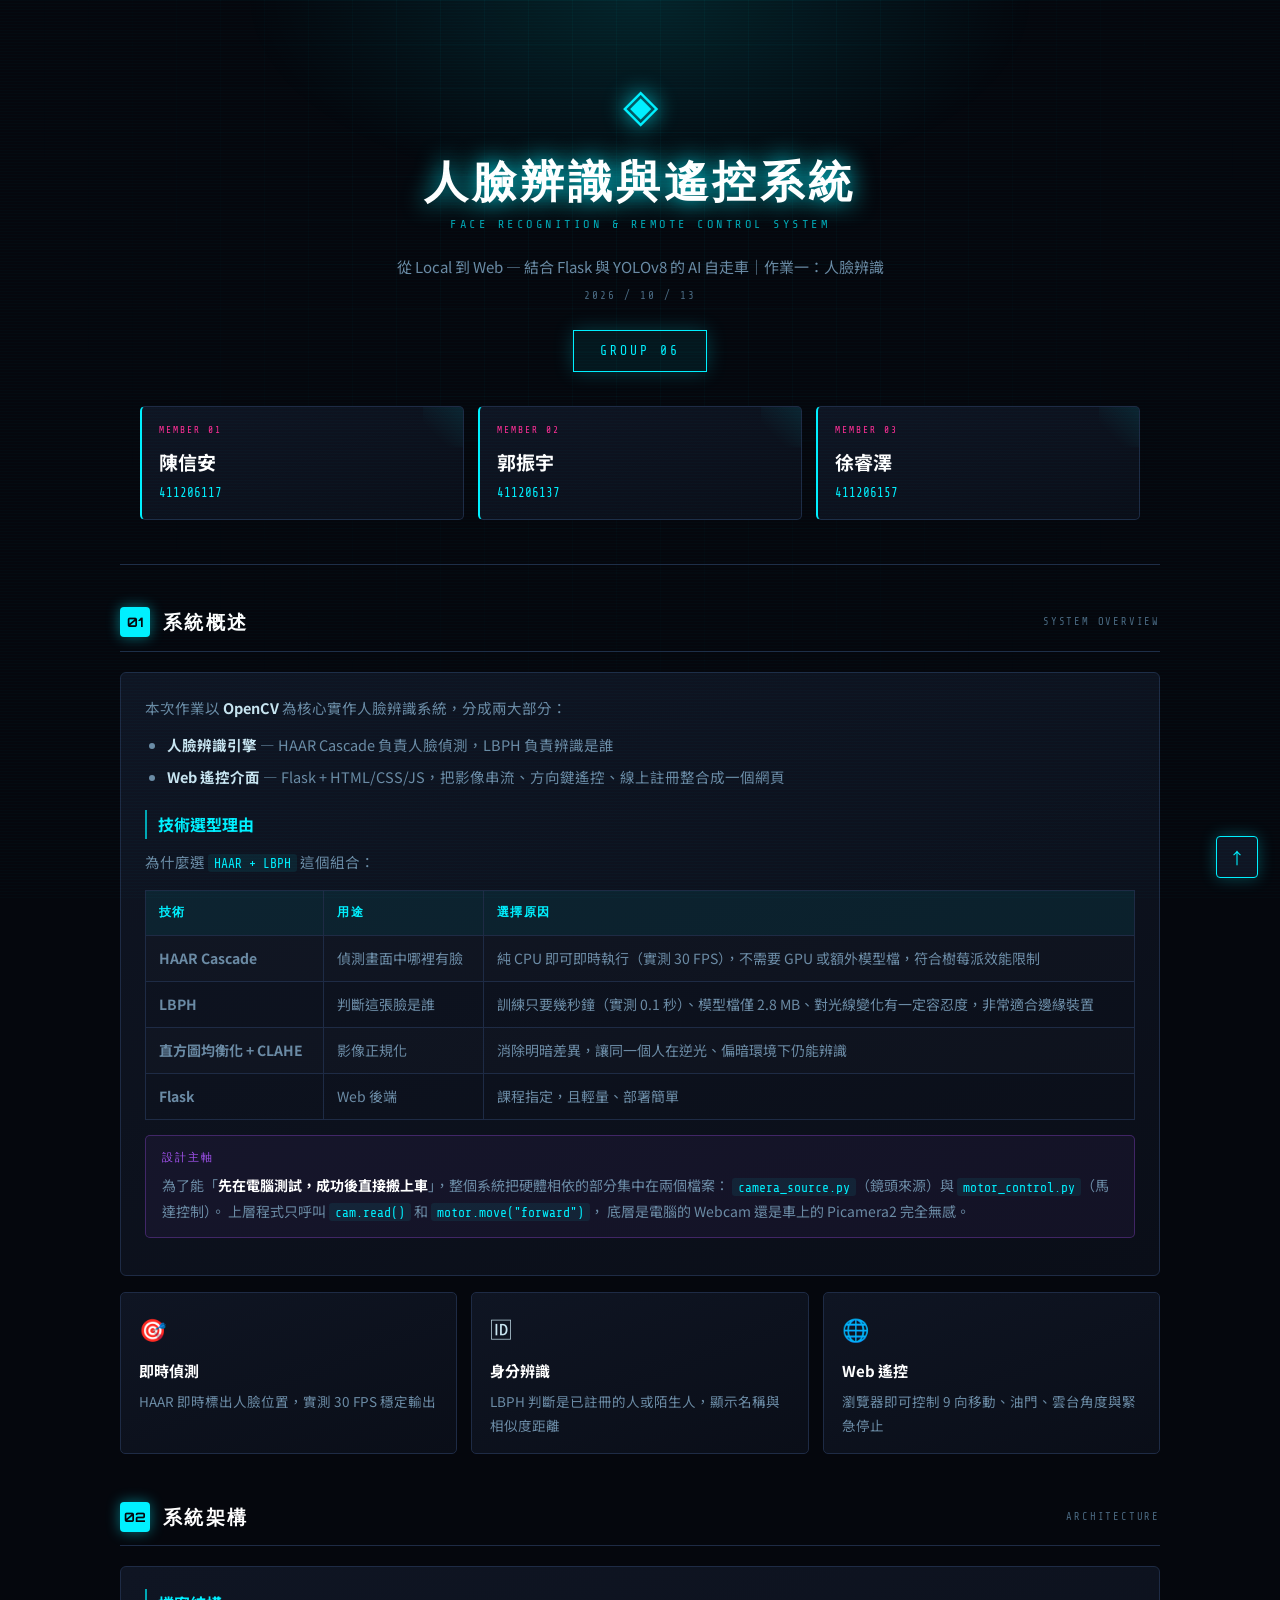
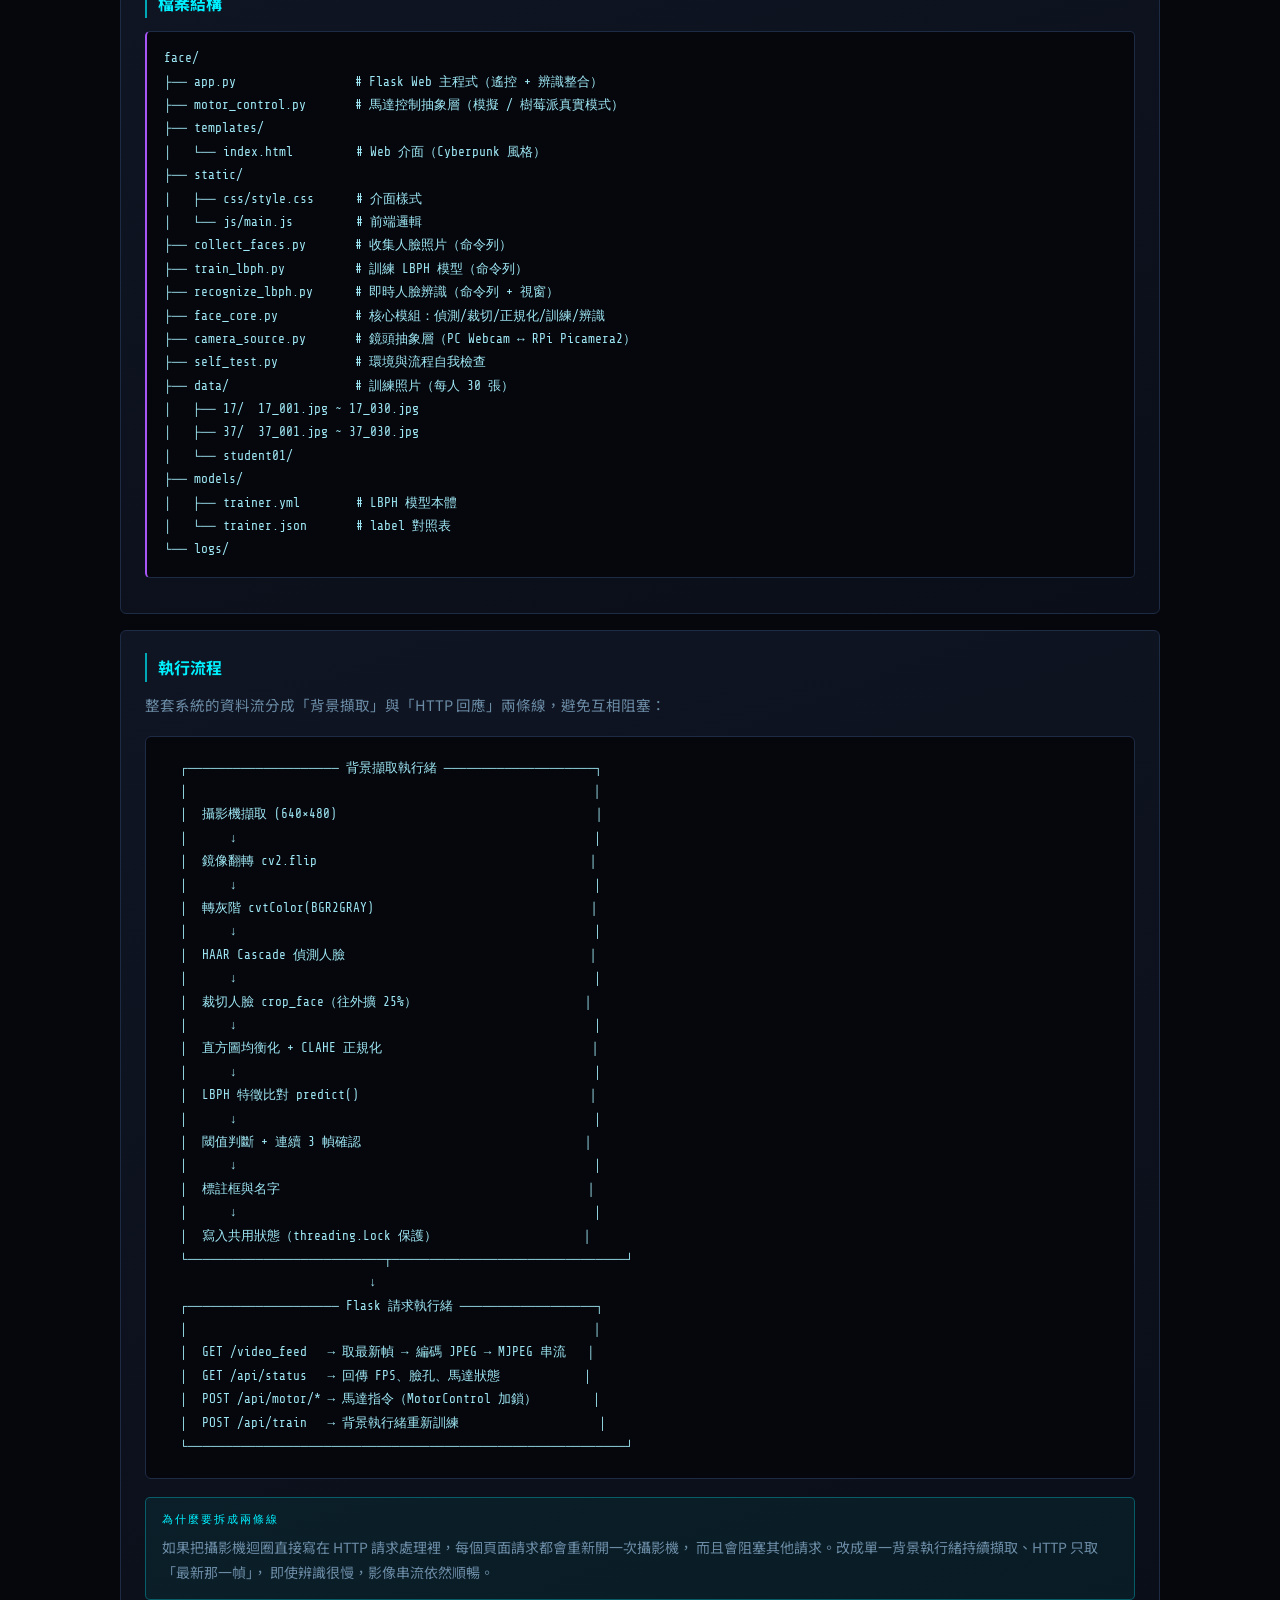
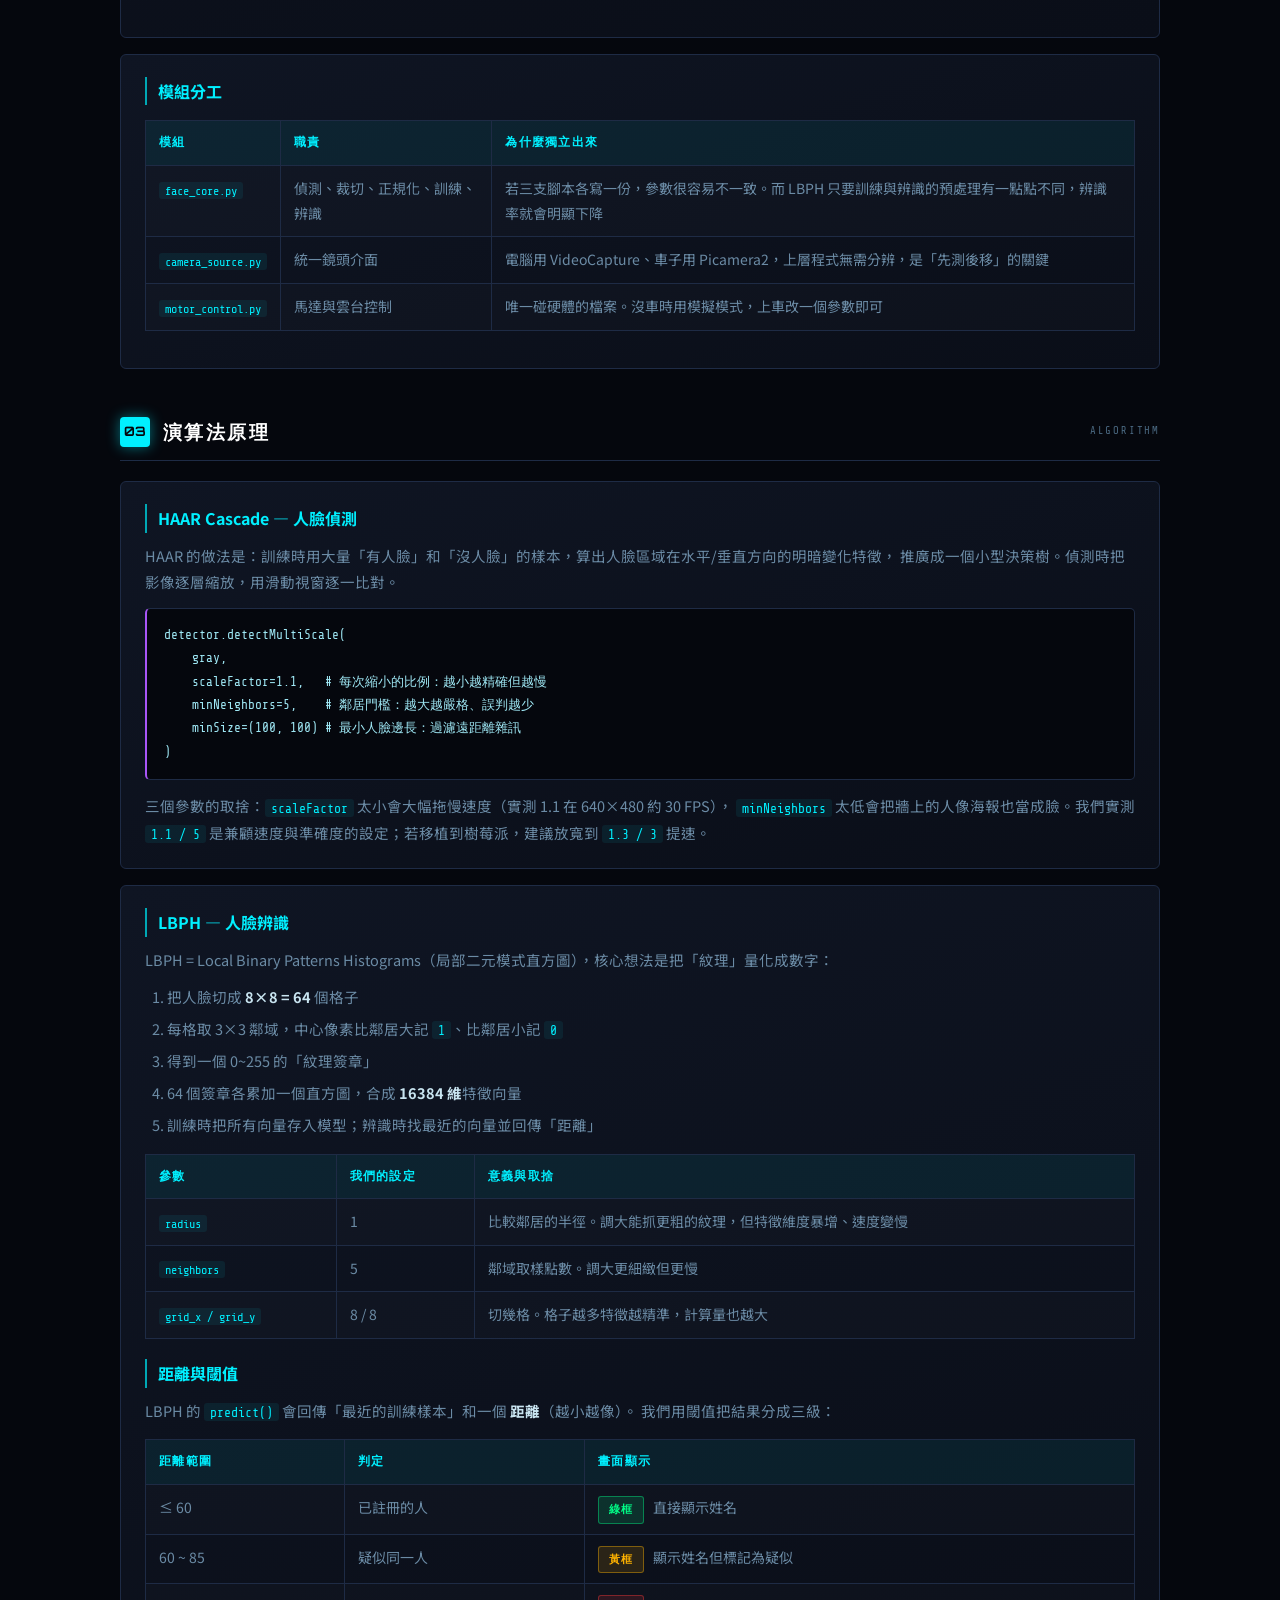
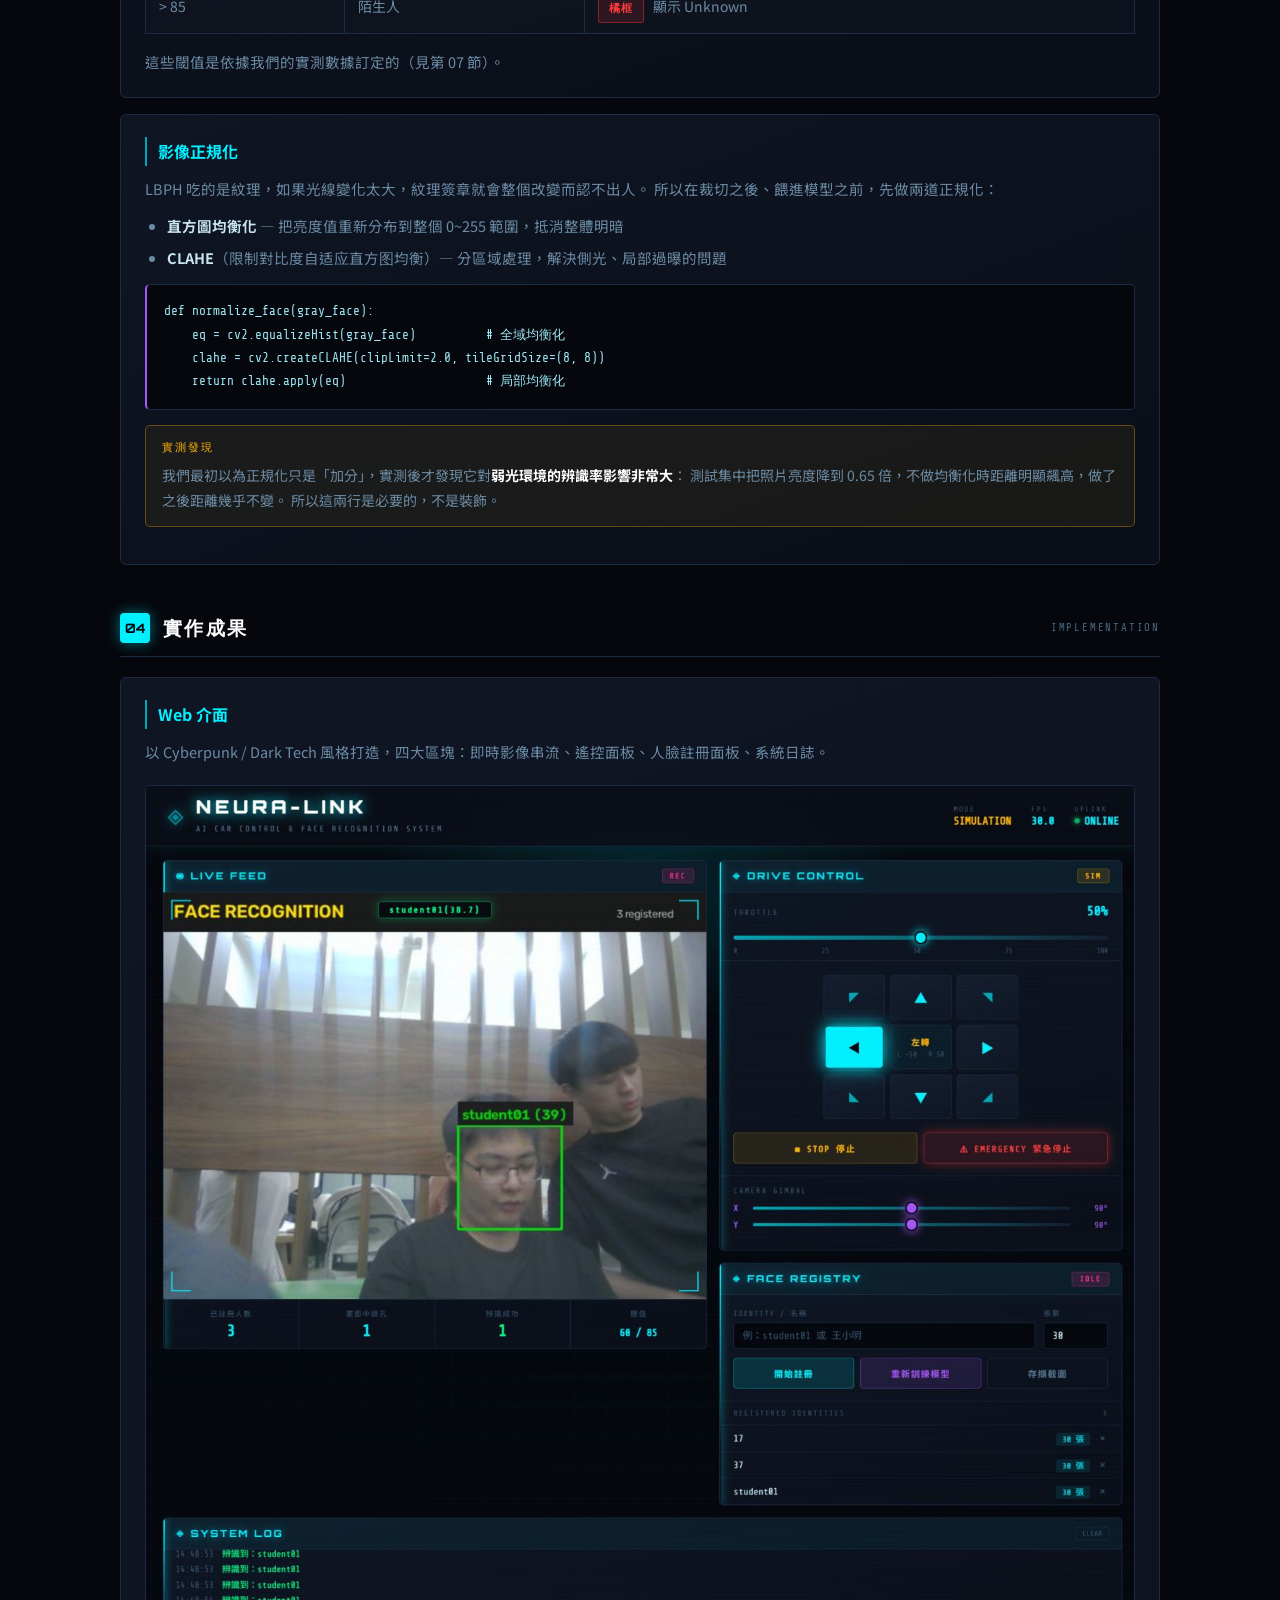
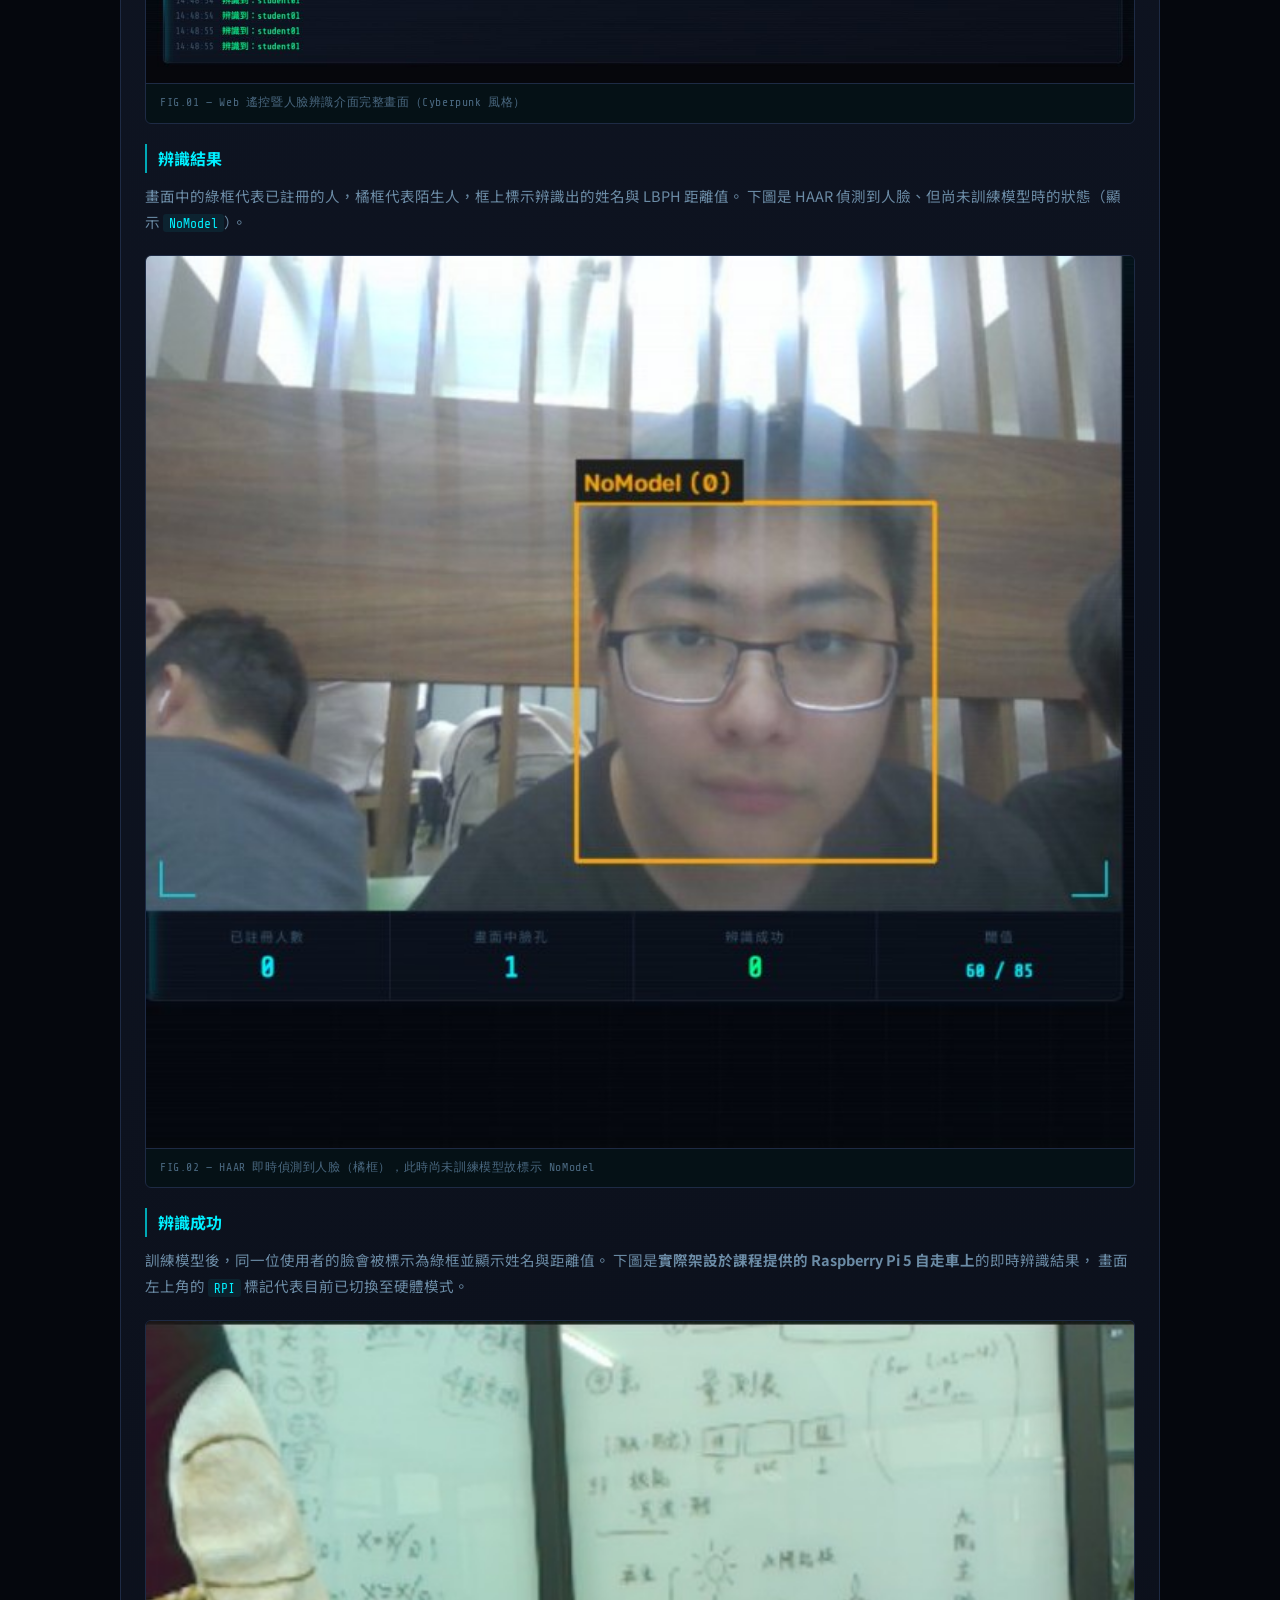
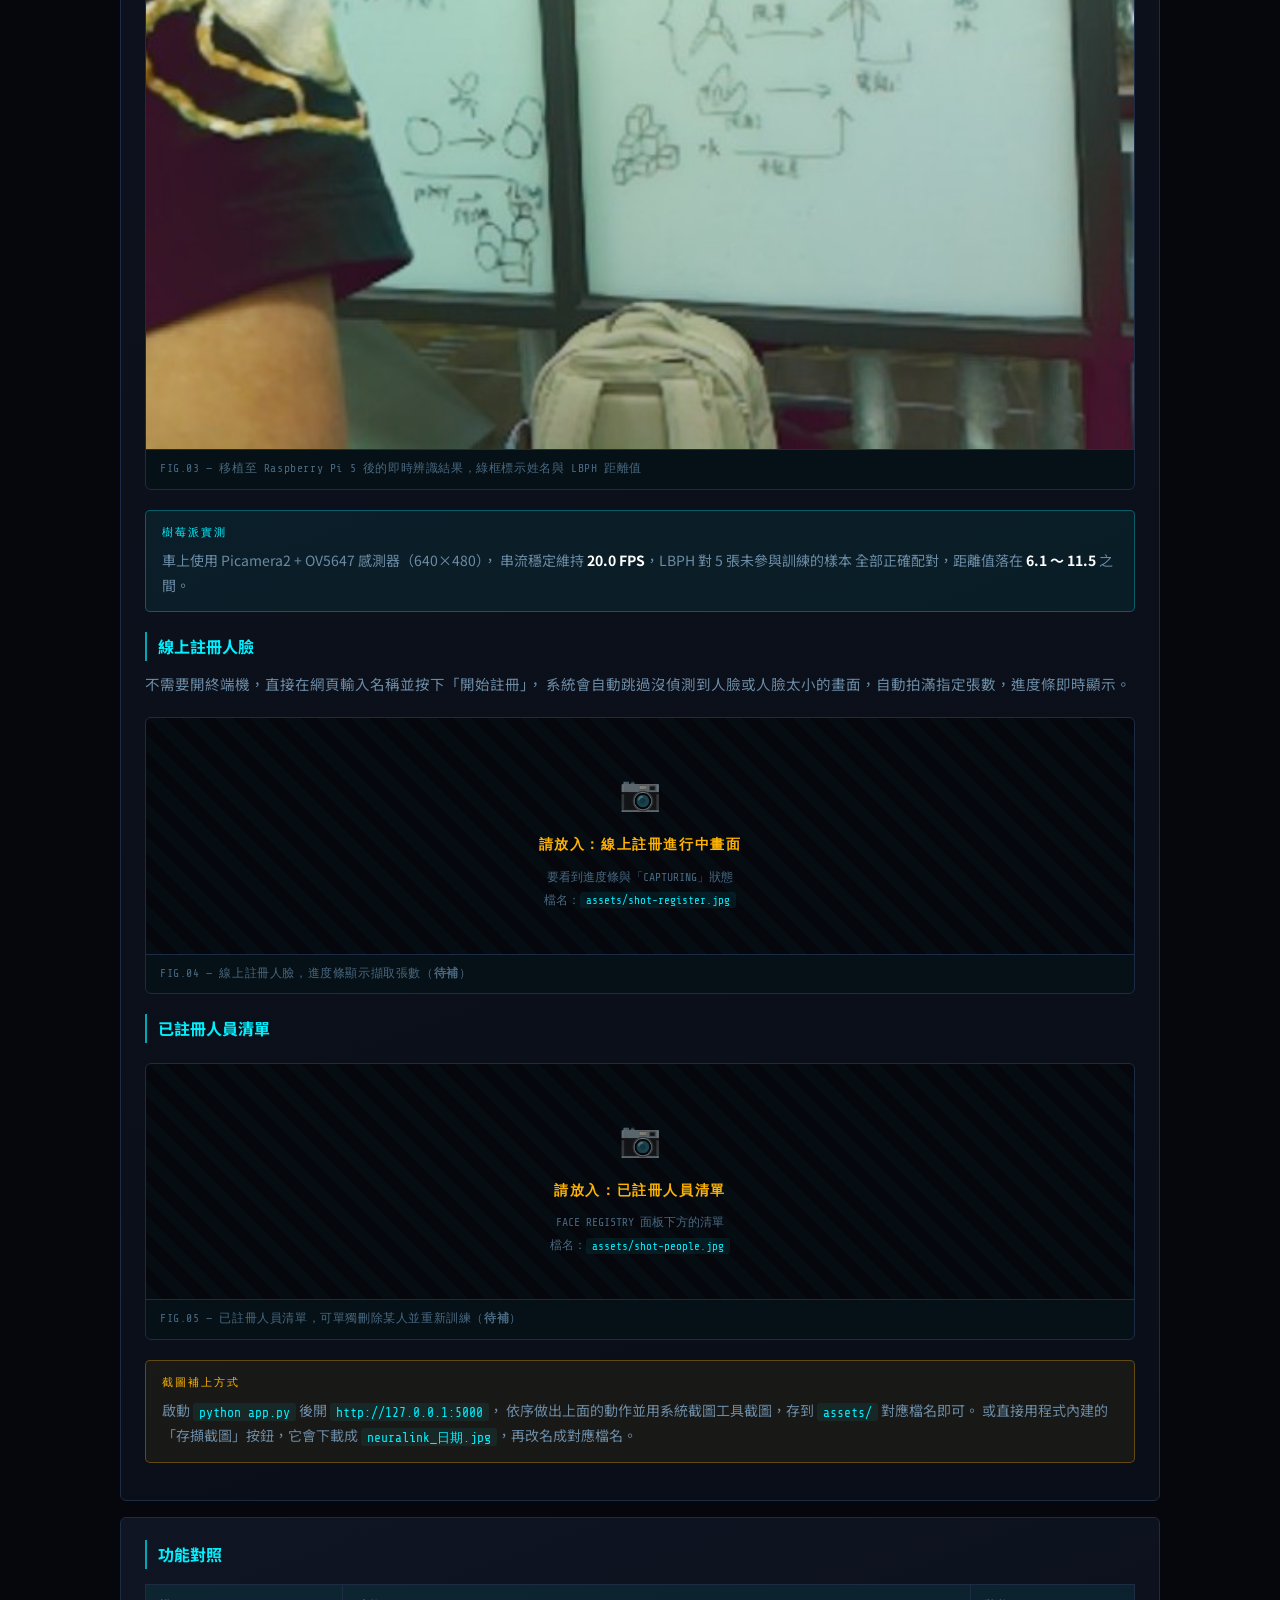
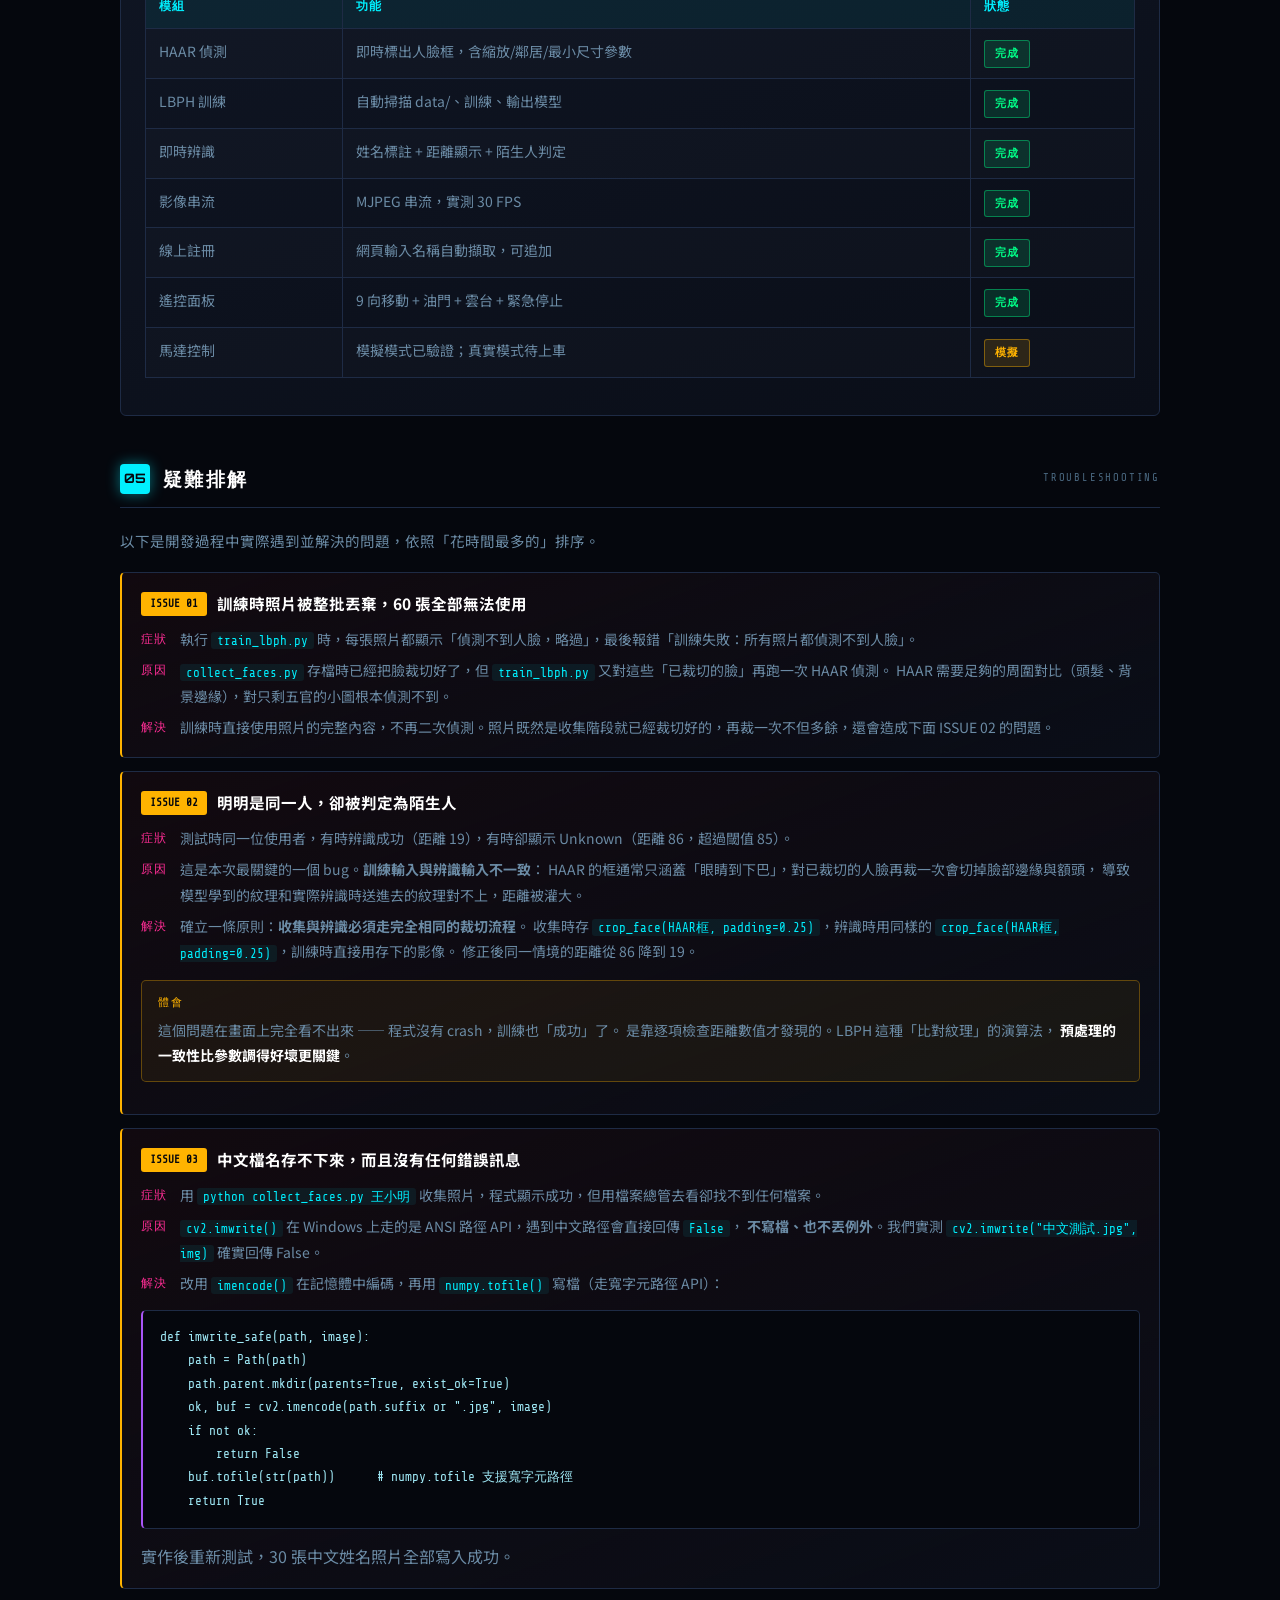
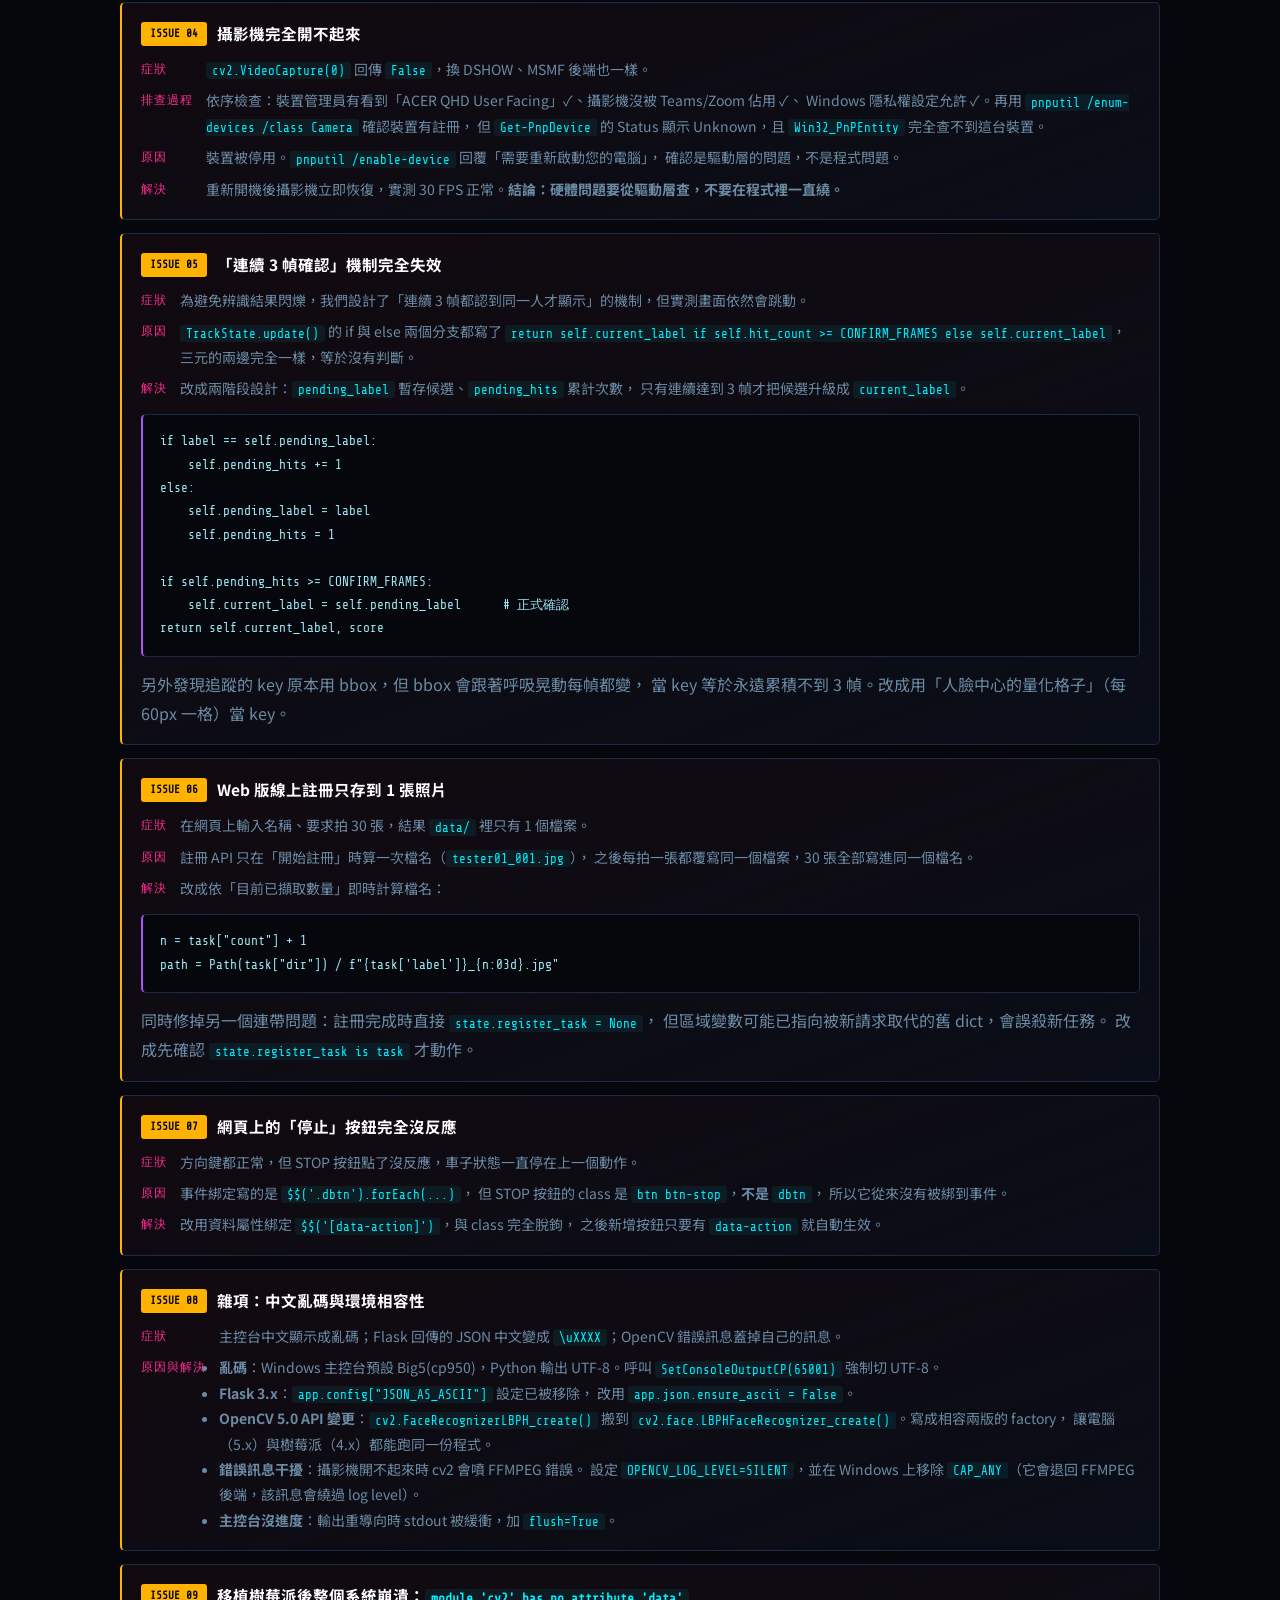
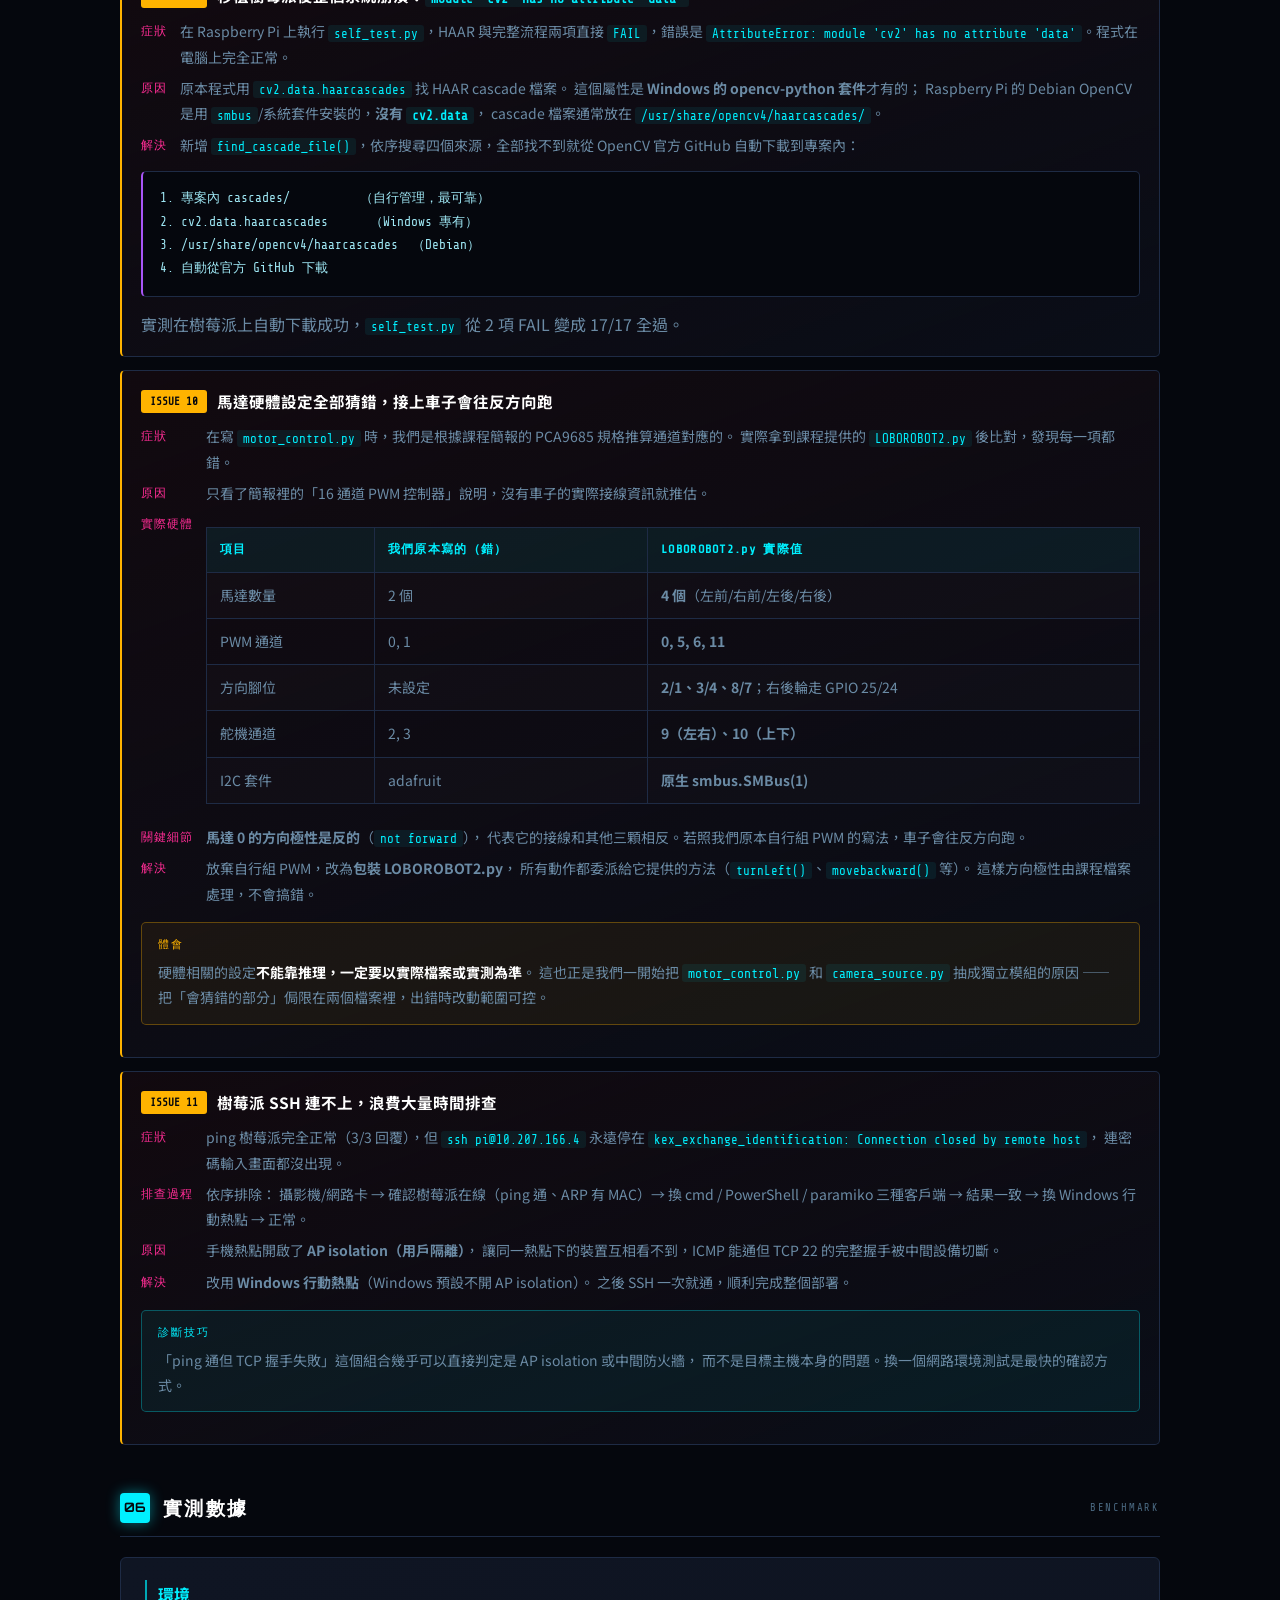
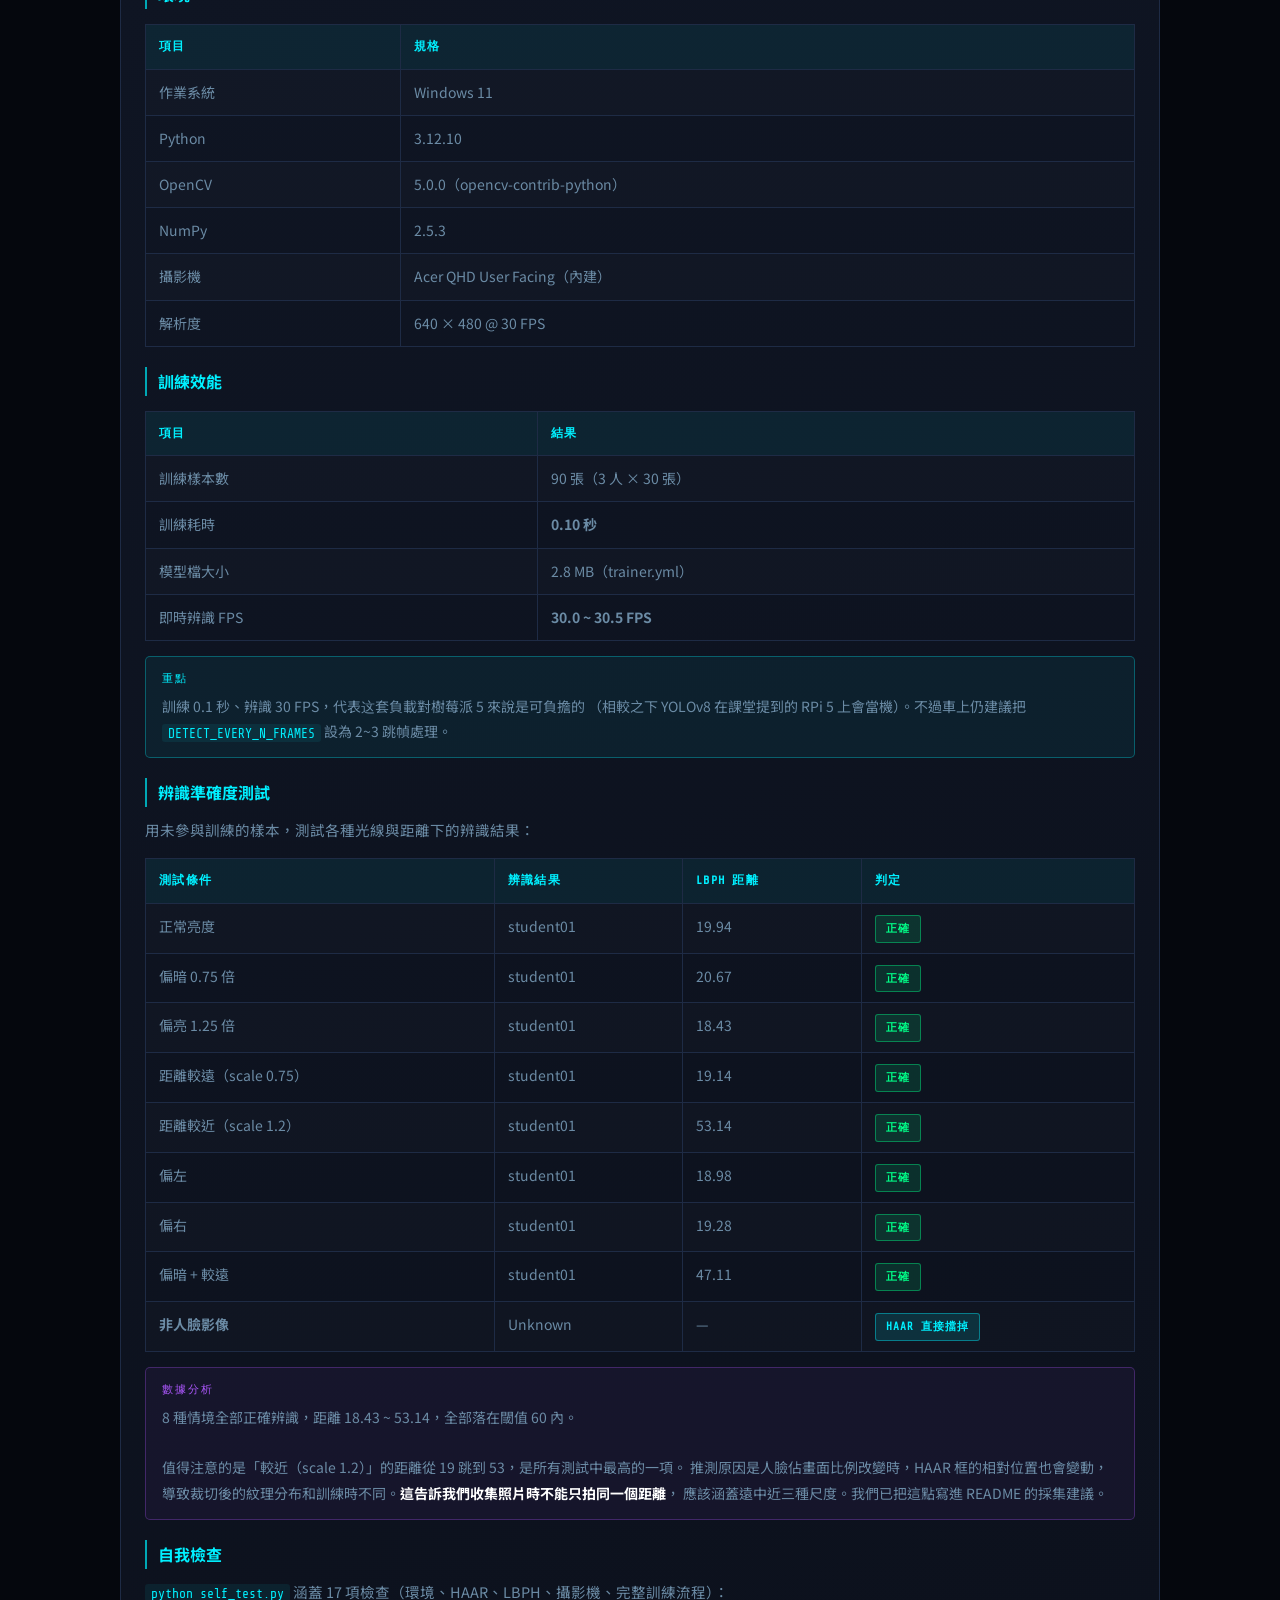
==== commit 71d67e9c: "feat: 整合 YOLOv8 物件偵測（第二階段） 在既有的 HAAR + LBPH 人臉辨識之外，加入 YOLOv8n 物件偵測， 偵測本作業指定的五類：人 / 汽車 / 公車 / 機車 / 自行" ====
--- a/site/index.html
+++ b/site/index.html
@@ -8,7 +8,576 @@
 <link rel="preconnect" href="https://fonts.googleapis.com">
 <link rel="preconnect" href="https://fonts.gstatic.com" crossorigin>
 <link href="https://fonts.googleapis.com/css2?family=Orbitron:wght@400;700;900&family=Share+Tech+Mono&family=Noto+Sans+TC:wght@400;700&display=swap" rel="stylesheet">
-<link rel="stylesheet" href="assets/report.css">
+<style>
+/* ══════════════════════════════════════════════════════════
+   作業報告頁面共用樣式 — Cyberpunk / Dark Tech
+   純靜態版（不依賴 Flask，可直接上傳 Neocities）
+   ══════════════════════════════════════════════════════════ */
+
+:root {
+    --cyan:     #00f0ff;
+    --cyan-dim: #00a8b5;
+    --magenta:  #ff2d95;
+    --amber:    #ffb300;
+    --green:    #00ff88;
+    --red:      #ff3b3b;
+    --violet:   #a855f7;
+
+    --bg-0: #05070d;
+    --bg-1: #0a0e18;
+    --bg-2: #0f1523;
+    --bg-3: #151d2e;
+
+    --line: #1e2b45;
+    --line-glow: rgba(0, 240, 255, 0.35);
+
+    --text:     #c8e4f0;
+    --text-dim: #6b8ba5;
+    --text-mute:#4a6880;
+
+    --font-title: 'Orbitron', sans-serif;
+    --font-mono:  'Share Tech Mono', monospace;
+    --font-body:  'Noto Sans TC', sans-serif;
+}
+
+* { margin: 0; padding: 0; box-sizing: border-box; }
+
+body {
+    background: var(--bg-0);
+    color: var(--text);
+    font-family: var(--font-body);
+    line-height: 1.8;
+    position: relative;
+    overflow-x: hidden;
+}
+
+/* ── 背景 ── */
+.scanlines {
+    position: fixed; inset: 0;
+    background: repeating-linear-gradient(
+        to bottom,
+        rgba(0,240,255,0.018) 0px,
+        rgba(0,240,255,0.018) 1px,
+        transparent 1px,
+        transparent 3px
+    );
+    pointer-events: none; z-index: 9998;
+}
+
+.grid-bg {
+    position: fixed; inset: 0;
+    background-image:
+        linear-gradient(rgba(0,240,255,0.03) 1px, transparent 1px),
+        linear-gradient(90deg, rgba(0,240,255,0.03) 1px, transparent 1px);
+    background-size: 44px 44px;
+    pointer-events: none; z-index: 0;
+    mask-image: radial-gradient(ellipse at 50% 0%, #000 20%, transparent 70%);
+    -webkit-mask-image: radial-gradient(ellipse at 50% 0%, #000 20%, transparent 70%);
+}
+
+body::before {
+    content: '';
+    position: fixed; top: -200px; left: 50%;
+    transform: translateX(-50%);
+    width: 800px; height: 400px;
+    background: radial-gradient(ellipse, rgba(0,240,255,0.12), transparent 70%);
+    pointer-events: none; z-index: 0;
+}
+
+/* ── 版面 ── */
+.wrap {
+    position: relative; z-index: 5;
+    max-width: 1080px; margin: 0 auto;
+    padding: 0 20px 70px;
+}
+
+/* ── 頁首 ── */
+.hero {
+    text-align: center;
+    padding: 60px 20px 44px;
+    border-bottom: 1px solid var(--line);
+    margin-bottom: 40px;
+}
+
+.hero-mark {
+    font-size: 46px; color: var(--cyan);
+    text-shadow: 0 0 22px var(--cyan);
+    animation: pulse 2.6s ease-in-out infinite;
+}
+@keyframes pulse { 0%,100%{opacity:1;} 50%{opacity:.42;} }
+
+.hero h1 {
+    font-family: var(--font-title);
+    font-size: clamp(26px, 5vw, 44px);
+    font-weight: 900; letter-spacing: 4px;
+    color: #fff; text-shadow: 0 0 24px var(--cyan);
+    margin: 10px 0 6px;
+    line-height: 1.25;
+}
+
+.hero .en {
+    font-family: var(--font-mono);
+    font-size: 12px; color: var(--cyan-dim);
+    letter-spacing: 3.5px;
+}
+
+.hero .course {
+    margin-top: 18px;
+    font-size: 15px; color: var(--text-dim);
+}
+
+.hero .date {
+    font-family: var(--font-mono);
+    font-size: 11px; color: var(--text-mute); letter-spacing: 2px;
+    margin-top: 6px;
+}
+
+/* ── 組員卡 ── */
+.members {
+    display: grid;
+    grid-template-columns: repeat(auto-fit, minmax(210px, 1fr));
+    gap: 14px;
+    margin-top: 34px;
+    text-align: left;
+}
+
+.member {
+    background: linear-gradient(160deg, var(--bg-2), var(--bg-1));
+    border: 1px solid var(--line);
+    border-left: 2px solid var(--cyan);
+    border-radius: 5px;
+    padding: 15px 17px;
+    position: relative;
+    overflow: hidden;
+}
+.member::after {
+    content: '';
+    position: absolute; top: 0; right: 0;
+    width: 40px; height: 40px;
+    background: linear-gradient(225deg, rgba(0,240,255,0.09), transparent 70%);
+}
+
+.member .role {
+    font-family: var(--font-mono);
+    font-size: 9.5px; color: var(--magenta);
+    letter-spacing: 2px; margin-bottom: 6px;
+}
+.member .name {
+    font-size: 19px; font-weight: 700; color: #fff;
+    margin-bottom: 3px;
+}
+.member .sid {
+    font-family: var(--font-mono);
+    font-size: 12.5px; color: var(--cyan);
+}
+
+.group-badge {
+    display: inline-block;
+    margin-top: 24px;
+    font-family: var(--font-mono);
+    font-size: 13px; letter-spacing: 3px;
+    padding: 8px 26px;
+    border: 1px solid var(--cyan);
+    color: var(--cyan);
+    background: rgba(0,240,255,0.07);
+    box-shadow: 0 0 20px rgba(0,240,255,0.22);
+}
+
+/* ── 章節 ── */
+section { margin-bottom: 46px; scroll-margin-top: 20px; }
+
+.sec-head {
+    display: flex; align-items: center; gap: 13px;
+    margin-bottom: 20px;
+    padding-bottom: 11px;
+    border-bottom: 1px solid var(--line);
+}
+
+.sec-num {
+    font-family: var(--font-title);
+    font-size: 13px; font-weight: 700;
+    color: var(--bg-0); background: var(--cyan);
+    width: 30px; height: 30px;
+    display: flex; align-items: center; justify-content: center;
+    border-radius: 4px;
+    box-shadow: 0 0 14px rgba(0,240,255,0.45);
+    flex-shrink: 0;
+}
+
+.sec-title {
+    font-family: var(--font-title);
+    font-size: 19px; font-weight: 700;
+    letter-spacing: 2.4px; color: #fff;
+}
+
+.sec-en {
+    font-family: var(--font-mono);
+    font-size: 10.5px; color: var(--text-mute);
+    letter-spacing: 1.8px; margin-left: auto;
+}
+
+/* ── 內容卡片 ── */
+.card {
+    background: linear-gradient(160deg, var(--bg-2), var(--bg-1));
+    border: 1px solid var(--line);
+    border-radius: 6px;
+    padding: 22px 24px;
+    margin-bottom: 16px;
+    position: relative;
+}
+
+.card > p:first-child { margin-top: 0; }
+.card > p:last-child  { margin-bottom: 0; }
+
+.card h3 {
+    font-size: 16px; font-weight: 700;
+    color: var(--cyan);
+    margin: 20px 0 10px;
+    padding-left: 11px;
+    border-left: 2px solid var(--cyan-dim);
+}
+.card h3:first-child { margin-top: 0; }
+
+.card p { color: var(--text-dim); margin-bottom: 11px; font-size: 14.5px; }
+.card p strong { color: var(--text); }
+
+.card ul, .card ol { margin: 11px 0 11px 22px; color: var(--text-dim); font-size: 14.5px; }
+.card li { margin-bottom: 6px; }
+.card li strong { color: var(--text); }
+
+/* ── 程式碼 ── */
+code {
+    font-family: var(--font-mono);
+    background: rgba(0,240,255,0.07);
+    color: var(--cyan);
+    padding: 1.5px 6px;
+    border-radius: 3px;
+    font-size: 13px;
+}
+
+pre {
+    background: var(--bg-0);
+    border: 1px solid var(--line);
+    border-left: 2px solid var(--violet);
+    border-radius: 5px;
+    padding: 15px 17px;
+    overflow-x: auto;
+    margin: 13px 0;
+    position: relative;
+}
+pre code {
+    background: none; color: #9fe8f5;
+    padding: 0; font-size: 12.8px; line-height: 1.65;
+}
+
+/* ── 表格 ── */
+.table-wrap { overflow-x: auto; margin: 15px 0; }
+
+table {
+    width: 100%;
+    border-collapse: collapse;
+    font-size: 14px;
+}
+
+th {
+    background: rgba(0,240,255,0.07);
+    color: var(--cyan);
+    font-family: var(--font-mono);
+    font-size: 12px; font-weight: 700;
+    letter-spacing: 1.3px;
+    text-align: left;
+    padding: 11px 13px;
+    border: 1px solid var(--line);
+    white-space: nowrap;
+}
+
+td {
+    padding: 10px 13px;
+    border: 1px solid var(--line);
+    color: var(--text-dim);
+    vertical-align: top;
+}
+tr:nth-child(even) td { background: rgba(255,255,255,0.012); }
+td code { font-size: 12px; }
+
+/* ── 截圖 ── */
+.shot {
+    margin: 20px 0;
+    border: 1px solid var(--line);
+    border-radius: 6px;
+    overflow: hidden;
+    background: var(--bg-0);
+}
+
+.shot img {
+    width: 100%;
+    display: block;
+    cursor: zoom-in;
+    transition: opacity .2s;
+}
+.shot img:hover { opacity: .92; }
+
+.shot figcaption {
+    font-family: var(--font-mono);
+    font-size: 11.5px;
+    color: var(--text-mute);
+    padding: 9px 14px;
+    background: rgba(0,240,255,0.04);
+    border-top: 1px solid var(--line);
+    letter-spacing: 0.6px;
+}
+
+.shot-grid {
+    display: grid;
+    grid-template-columns: repeat(auto-fit, minmax(280px, 1fr));
+    gap: 14px;
+    margin: 18px 0;
+}
+
+/* 待補截圖的佔位框 */
+.shot-placeholder {
+    padding: 42px 24px;
+    text-align: center;
+    background:
+        repeating-linear-gradient(
+            45deg,
+            rgba(0,240,255,0.022) 0px,
+            rgba(0,240,255,0.022) 12px,
+            transparent 12px,
+            transparent 24px
+        );
+}
+.ph-icon   { font-size: 34px; opacity: .5; margin-bottom: 10px; }
+.ph-title  {
+    font-family: var(--font-title);
+    font-size: 14px; font-weight: 700; letter-spacing: 1.6px;
+    color: var(--amber); margin-bottom: 9px;
+}
+.ph-desc {
+    font-family: var(--font-mono);
+    font-size: 11.5px; color: var(--text-mute); line-height: 2;
+}
+.ph-desc code { font-size: 11px; }
+
+/* ── 流程圖 ── */
+.flow {
+    background: var(--bg-0);
+    border: 1px solid var(--line);
+    border-radius: 6px;
+    padding: 20px;
+    margin: 18px 0;
+    overflow-x: auto;
+}
+.flow pre {
+    border: none; background: none; padding: 0; margin: 0;
+}
+.flow code { color: #9fe8f5; font-size: 12.6px; line-height: 1.85; }
+
+/* ── 問題卡 ── */
+.issue {
+    background: linear-gradient(160deg, rgba(255,59,59,0.05), var(--bg-1));
+    border: 1px solid var(--line);
+    border-left: 2px solid var(--amber);
+    border-radius: 5px;
+    padding: 17px 19px;
+    margin-bottom: 13px;
+}
+
+.issue .issue-head {
+    display: flex; align-items: center; gap: 10px;
+    margin-bottom: 9px; flex-wrap: wrap;
+}
+
+.issue .issue-no {
+    font-family: var(--font-mono);
+    font-size: 11px; font-weight: 700;
+    color: var(--bg-0); background: var(--amber);
+    padding: 2px 9px; border-radius: 3px;
+}
+
+.issue .issue-title {
+    font-size: 15.5px; font-weight: 700; color: #fff;
+}
+
+.issue dl {
+    display: grid;
+    grid-template-columns: auto 1fr;
+    gap: 6px 13px;
+    font-size: 14px;
+}
+.issue dt {
+    font-family: var(--font-mono);
+    font-size: 11.5px; color: var(--magenta);
+    letter-spacing: 1px;
+    padding-top: 3px;
+    white-space: nowrap;
+}
+.issue dd { color: var(--text-dim); }
+.issue dd code { font-size: 12.5px; }
+
+/* ── 標籤 ── */
+.tag {
+    display: inline-block;
+    font-family: var(--font-mono);
+    font-size: 11px; font-weight: 700;
+    padding: 3px 10px; border-radius: 3px;
+    letter-spacing: 1px;
+    margin-right: 6px;
+}
+.tag-cyan   { background: rgba(0,240,255,0.13);  color: var(--cyan);   border: 1px solid rgba(0,240,255,0.4); }
+.tag-green  { background: rgba(0,255,136,0.13);  color: var(--green);  border: 1px solid rgba(0,255,136,0.4); }
+.tag-amber  { background: rgba(255,179,0,0.13);   color: var(--amber);  border: 1px solid rgba(255,179,0,0.4); }
+.tag-violet { background: rgba(168,85,247,0.13);  color: var(--violet); border: 1px solid rgba(168,85,247,0.4); }
+.tag-red    { background: rgba(255,59,59,0.13);   color: var(--red);    border: 1px solid rgba(255,59,59,0.4); }
+
+/* ── 提示框 ── */
+.note {
+    border-radius: 5px;
+    padding: 13px 16px;
+    margin: 15px 0;
+    font-size: 14px;
+    border: 1px solid;
+}
+.note-info { background: rgba(0,240,255,0.06);  border-color: rgba(0,240,255,0.3);  color: var(--text-dim); }
+.note-warn { background: rgba(255,179,0,0.06);   border-color: rgba(255,179,0,0.32);  color: var(--text-dim); }
+.note-key  { background: rgba(168,85,247,0.06);  border-color: rgba(168,85,247,0.3);  color: var(--text-dim); }
+.note b, .note strong { color: #fff; }
+.note .note-label {
+    font-family: var(--font-mono);
+    font-size: 10.5px; letter-spacing: 2px;
+    display: block; margin-bottom: 5px;
+}
+.note-info .note-label { color: var(--cyan); }
+.note-warn .note-label { color: var(--amber); }
+.note-key  .note-label { color: var(--violet); }
+
+/* ── 連結 ── */
+.link-card {
+    display: flex; align-items: center; gap: 13px;
+    background: linear-gradient(160deg, var(--bg-2), var(--bg-1));
+    border: 1px solid var(--line);
+    border-left: 2px solid var(--violet);
+    border-radius: 5px;
+    padding: 14px 18px;
+    margin-bottom: 10px;
+    text-decoration: none;
+    transition: all .16s;
+}
+.link-card:hover {
+    border-color: var(--violet);
+    box-shadow: 0 0 18px rgba(168,85,247,0.2);
+    transform: translateX(3px);
+}
+.link-card .link-icon { font-size: 20px; }
+.link-card .link-body { flex: 1; }
+.link-card .link-title { color: #fff; font-weight: 700; font-size: 15px; }
+.link-card .link-desc {
+    font-family: var(--font-mono); font-size: 11.5px; color: var(--text-mute);
+}
+
+/* 待填的連結：不可點擊，用橘色虛線明確標示 */
+.link-card.pending {
+    border-style: dashed;
+    border-left: 2px solid var(--amber);
+    background: linear-gradient(160deg, rgba(255,179,0,0.04), var(--bg-1));
+    cursor: default;
+    pointer-events: none;
+}
+.link-card.pending:hover { transform: none; box-shadow: none; border-color: var(--amber); }
+.link-card.pending .link-title {
+    display: flex; align-items: center; gap: 9px;
+    color: var(--amber);
+}
+.todo {
+    font-family: var(--font-mono);
+    font-size: 9.5px; font-weight: 700; letter-spacing: 1.4px;
+    padding: 1.5px 7px; border-radius: 2px;
+    background: rgba(255,179,0,0.16);
+    color: var(--amber);
+    border: 1px solid rgba(255,179,0,0.4);
+}
+
+/* ── 清單網格 ── */
+.grid-2 { display: grid; grid-template-columns: repeat(auto-fit, minmax(280px,1fr)); gap: 14px; }
+.grid-3 { display: grid; grid-template-columns: repeat(auto-fit, minmax(210px,1fr)); gap: 14px; }
+
+.feature {
+    background: linear-gradient(160deg, var(--bg-2), var(--bg-1));
+    border: 1px solid var(--line);
+    border-radius: 5px;
+    padding: 16px 18px;
+}
+.feature .f-icon { font-size: 22px; margin-bottom: 8px; }
+.feature .f-title { font-weight: 700; color: #fff; margin-bottom: 5px; font-size: 15px; }
+.feature .f-desc { font-size: 13.5px; color: var(--text-dim); }
+
+/* ── 回到頂部 ── */
+.totop {
+    position: fixed; right: 22px; bottom: 22px;
+    width: 42px; height: 42px;
+    background: var(--bg-2);
+    border: 1px solid var(--cyan);
+    border-radius: 4px;
+    color: var(--cyan);
+    display: flex; align-items: center; justify-content: center;
+    text-decoration: none;
+    box-shadow: 0 0 16px rgba(0,240,255,0.28);
+    transition: all .18s;
+    z-index: 900;
+}
+.totop:hover { background: var(--cyan); color: var(--bg-0); }
+
+/* ── 頁尾 ── */
+footer {
+    text-align: center;
+    padding: 30px 20px 10px;
+    border-top: 1px solid var(--line);
+    margin-top: 50px;
+    font-family: var(--font-mono);
+    font-size: 11.5px;
+    color: var(--text-mute);
+    letter-spacing: 1.4px;
+}
+footer .f-line { color: var(--cyan-dim); margin-bottom: 4px; }
+
+/* ── 燈箱 ── */
+.lightbox {
+    position: fixed; inset: 0;
+    background: rgba(3, 5, 10, 0.95);
+    display: none;
+    align-items: center; justify-content: center;
+    z-index: 9999;
+    cursor: zoom-out;
+    padding: 24px;
+}
+.lightbox.open { display: flex; }
+.lightbox img {
+    max-width: 96%;
+    max-height: 92%;
+    border: 1px solid var(--cyan);
+    box-shadow: 0 0 40px rgba(0,240,255,0.3);
+}
+
+/* ── 列印 ── */
+@media print {
+    body { background: #fff; color: #000; }
+    .scanlines, .grid-bg, .totop { display: none; }
+    .card, .issue { border-color: #ccc; background: #fff; }
+    .sec-title, .hero h1, .member .name, .feature .f-title { color: #000; }
+    pre, code { background: #f4f4f4; color: #000; }
+    td, th { border-color: #ccc; color: #000; }
+    p, li, td { color: #333; }
+}
+
+/* ── 響應式 ── */
+@media (max-width: 640px) {
+    .hero { padding: 40px 14px 30px; }
+    .card { padding: 17px 16px; }
+    .sec-en { display: none; }
+    .issue dl { grid-template-columns: 1fr; gap: 3px; }
+    .issue dt { padding-top: 8px; }
+}
+</style>
 </head>
 <body>
 
@@ -312,7 +881,7 @@
     <h3>Web 介面</h3>
     <p>以 Cyberpunk / Dark Tech 風格打造，四大區塊：即時影像串流、遙控面板、人臉註冊面板、系統日誌。</p>
     <figure class="shot">
-      <img src="assets/shot-web-full.jpg" alt="Web 遙控介面完整畫面" loading="lazy">
+      <img src="[data-uri]" alt="Web 遙控介面完整畫面" loading="lazy">
       <figcaption>FIG.01 — Web 遙控暨人臉辨識介面完整畫面（Cyberpunk 風格）</figcaption>
     </figure>
 
@@ -320,24 +889,26 @@
     <p>畫面中的綠框代表已註冊的人，橘框代表陌生人，框上標示辨識出的姓名與 LBPH 距離值。
     下圖是 HAAR 偵測到人臉、但尚未訓練模型時的狀態（顯示 <code>NoModel</code>）。</p>
     <figure class="shot">
-      <img src="assets/shot-detect.jpg" alt="HAAR 人臉偵測畫面" loading="lazy">
+      <img src="[data-uri]" alt="HAAR 人臉偵測畫面" loading="lazy">
       <figcaption>FIG.02 — HAAR 即時偵測到人臉（橘框），此時尚未訓練模型故標示 NoModel</figcaption>
     </figure>
 
     <!-- ↓↓↓ 以下三張請替換為你的真實截圖 ↓↓↓ -->
 
     <h3>辨識成功</h3>
-    <p>訓練模型後，同一位使用者的臉會被標示為綠框並顯示姓名與距離值。</p>
+    <p>訓練模型後，同一位使用者的臉會被標示為綠框並顯示姓名與距離值。
+    下圖是<b>實際架設於課程提供的 Raspberry Pi 5 自走車上</b>的即時辨識結果，
+    畫面左上角的 <code>RPI</code> 標記代表目前已切換至硬體模式。</p>
     <figure class="shot">
-      <div class="shot-placeholder">
-        <div class="ph-icon">📷</div>
-        <div class="ph-title">請放入：辨識成功畫面</div>
-        <div class="ph-desc">綠框 + 姓名 + 距離值的畫面<br>
-          檔名：<code>assets/shot-recognize.jpg</code><br>
-          建議尺寸：寬 1200px，JPEG 品質 85% 以上</div>
-      </div>
-      <figcaption>FIG.03 — 即時辨識成功，綠框標示姓名與相似度距離（<b>待補</b>）</figcaption>
+      <img src="[data-uri]